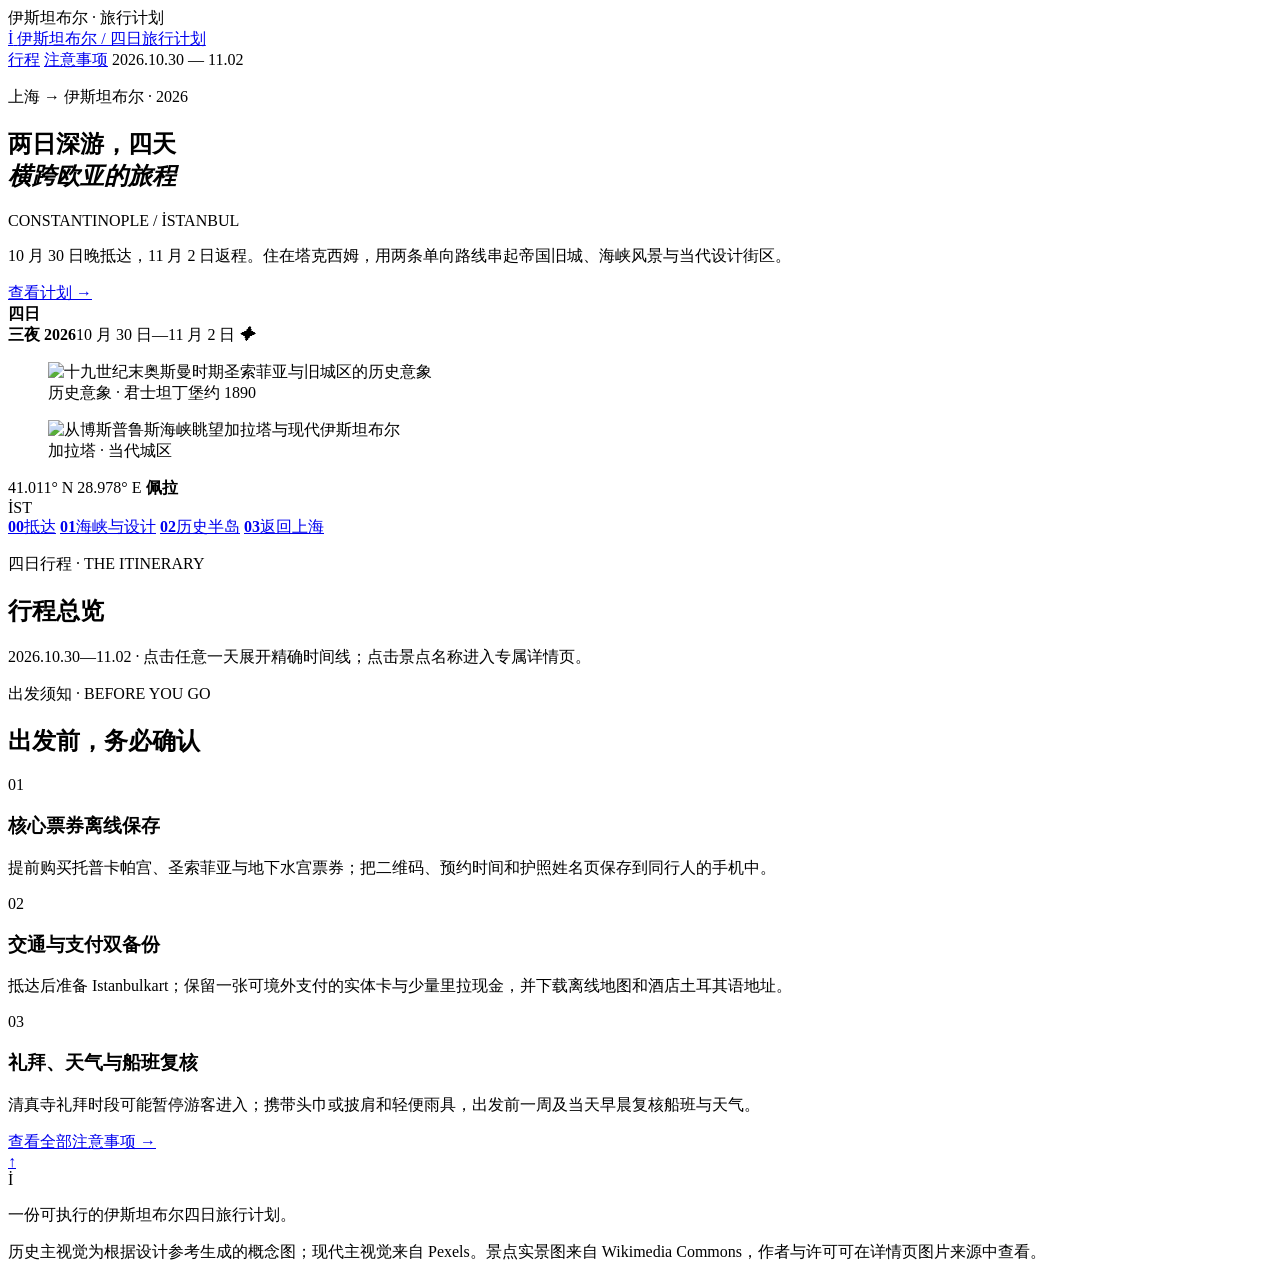
==== index.html @ be32dd0f "更新入住酒店为 Moxy Istanbul Taksim" ====
<!doctype html>
<html lang="zh-CN">
  <head>
    <meta charset="UTF-8" />
    <meta name="viewport" content="width=device-width, initial-scale=1.0" />
    <meta name="description" content="伊斯坦布尔四日旅行计划与景点指南：按天展开，查看景点费用、开放时间、拍照点与注意事项。" />
    <title>İstanbul · 四日旅行计划</title>
    <link rel="icon" href="assets/favicon.svg" type="image/svg+xml" />
    <link rel="preconnect" href="https://fonts.googleapis.com" />
    <link rel="preconnect" href="https://fonts.gstatic.com" crossorigin />
    <link href="https://fonts.googleapis.com/css2?family=DM+Sans:wght@400;500;600&family=Noto+Serif+SC:wght@400;500;600;700&display=swap" rel="stylesheet" />
    <link rel="stylesheet" href="styles.css?v=20260720-19" />
    <script src="data.js?v=20260803-1" defer></script>
    <script src="app.js?v=20260720-12" defer></script>
  </head>
  <body class="home-page" id="top">
    <div class="book-spine" aria-hidden="true">
      <span>伊斯坦布尔 · 旅行计划</span>
      <i></i>
    </div>
    <header class="site-header">
      <a class="brand" href="index.html" aria-label="返回首页">
        <span class="brand-mark">İ</span>
        <span>伊斯坦布尔 / 四日旅行计划</span>
      </a>
      <nav class="top-nav" aria-label="主要导航">
        <a href="#journey">行程</a>
        <a href="notes.html?v=20260721-5">注意事项</a>
        <span class="nav-date">2026.10.30 — 11.02</span>
      </nav>
    </header>

    <main>
      <section class="hero" aria-labelledby="hero-title">
        <div class="hero-copy">
          <p class="eyebrow">上海 → 伊斯坦布尔 · 2026</p>
          <h1 id="hero-title">两日深游，四天<br /><em>横跨欧亚的旅程</em></h1>
          <p class="hero-subtitle">CONSTANTINOPLE / İSTANBUL</p>
          <p class="hero-intro">
            10 月 30 日晚抵达，11 月 2 日返程。住在塔克西姆，用两条单向路线串起帝国旧城、海峡风景与当代设计街区。
          </p>
          <a class="primary-link" href="#journey">
            查看计划
            <span aria-hidden="true">→</span>
          </a>
          <div class="trip-ticket" aria-label="行程日期">
            <strong>四日<br />三夜</strong>
            <span><b>2026</b>10 月 30 日—11 月 2 日</span>
            <i aria-hidden="true">✦</i>
          </div>
        </div>
        <div class="hero-visual">
          <figure class="hero-photo hero-photo-history">
            <img src="assets/images/istanbul-1890-hero-v2.jpg" alt="十九世纪末奥斯曼时期圣索菲亚与旧城区的历史意象" />
            <figcaption>历史意象 · 君士坦丁堡约 1890</figcaption>
          </figure>
          <figure class="hero-photo hero-photo-modern">
            <img src="assets/images/galata-skyline.jpg" alt="从博斯普鲁斯海峡眺望加拉塔与现代伊斯坦布尔" />
            <figcaption>加拉塔 · 当代城区</figcaption>
          </figure>
          <div class="coordinate-stamp" aria-hidden="true">
            <span>41.011° N</span>
            <span>28.978° E</span>
            <b>佩拉</b>
          </div>
          <div class="hero-coin" aria-hidden="true">İST</div>
        </div>
        <nav class="hero-day-strip" aria-label="行程速览">
          <a href="#day-0"><b>00</b><span>抵达</span></a>
          <a href="#day-1"><b>01</b><span>海峡与设计</span></a>
          <a href="#day-2"><b>02</b><span>历史半岛</span></a>
          <a href="#day-3"><b>03</b><span>返回上海</span></a>
        </nav>
      </section>

      <section class="journey-section" id="journey" aria-labelledby="journey-title">
        <div class="section-heading">
          <div>
            <p class="eyebrow">四日行程 · THE ITINERARY</p>
            <h2 id="journey-title">行程总览</h2>
          </div>
          <p>2026.10.30—11.02 · 点击任意一天展开精确时间线；点击景点名称进入专属详情页。</p>
        </div>

        <div class="day-list" id="day-list"></div>
      </section>

      <section class="notes-section" id="notes">
        <div class="notes-title">
          <p class="eyebrow">出发须知 · BEFORE YOU GO</p>
          <h2>出发前，务必确认</h2>
        </div>
        <div class="notes-grid">
          <article>
            <span class="note-number">01</span>
            <h3>核心票券离线保存</h3>
            <p>提前购买托普卡帕宫、圣索菲亚与地下水宫票券；把二维码、预约时间和护照姓名页保存到同行人的手机中。</p>
          </article>
          <article>
            <span class="note-number">02</span>
            <h3>交通与支付双备份</h3>
            <p>抵达后准备 Istanbulkart；保留一张可境外支付的实体卡与少量里拉现金，并下载离线地图和酒店土耳其语地址。</p>
          </article>
          <article>
            <span class="note-number">03</span>
            <h3>礼拜、天气与船班复核</h3>
            <p>清真寺礼拜时段可能暂停游客进入；携带头巾或披肩和轻便雨具，出发前一周及当天早晨复核船班与天气。</p>
          </article>
        </div>
        <a class="notes-more" href="notes.html?v=20260721-5">
          <span>查看全部注意事项</span>
          <span aria-hidden="true">→</span>
        </a>
      </section>
    </main>

    <a class="back-to-top" href="#top" aria-label="返回页面顶部" title="返回顶部">
      <span aria-hidden="true">↑</span>
    </a>

    <footer class="site-footer">
      <div>
        <span class="brand-mark">İ</span>
        <p>一份可执行的伊斯坦布尔四日旅行计划。</p>
      </div>
      <p>历史主视觉为根据设计参考生成的概念图；现代主视觉来自 Pexels。景点实景图来自 Wikimedia Commons，作者与许可可在详情页图片来源中查看。</p>
    </footer>
  </body>
</html>
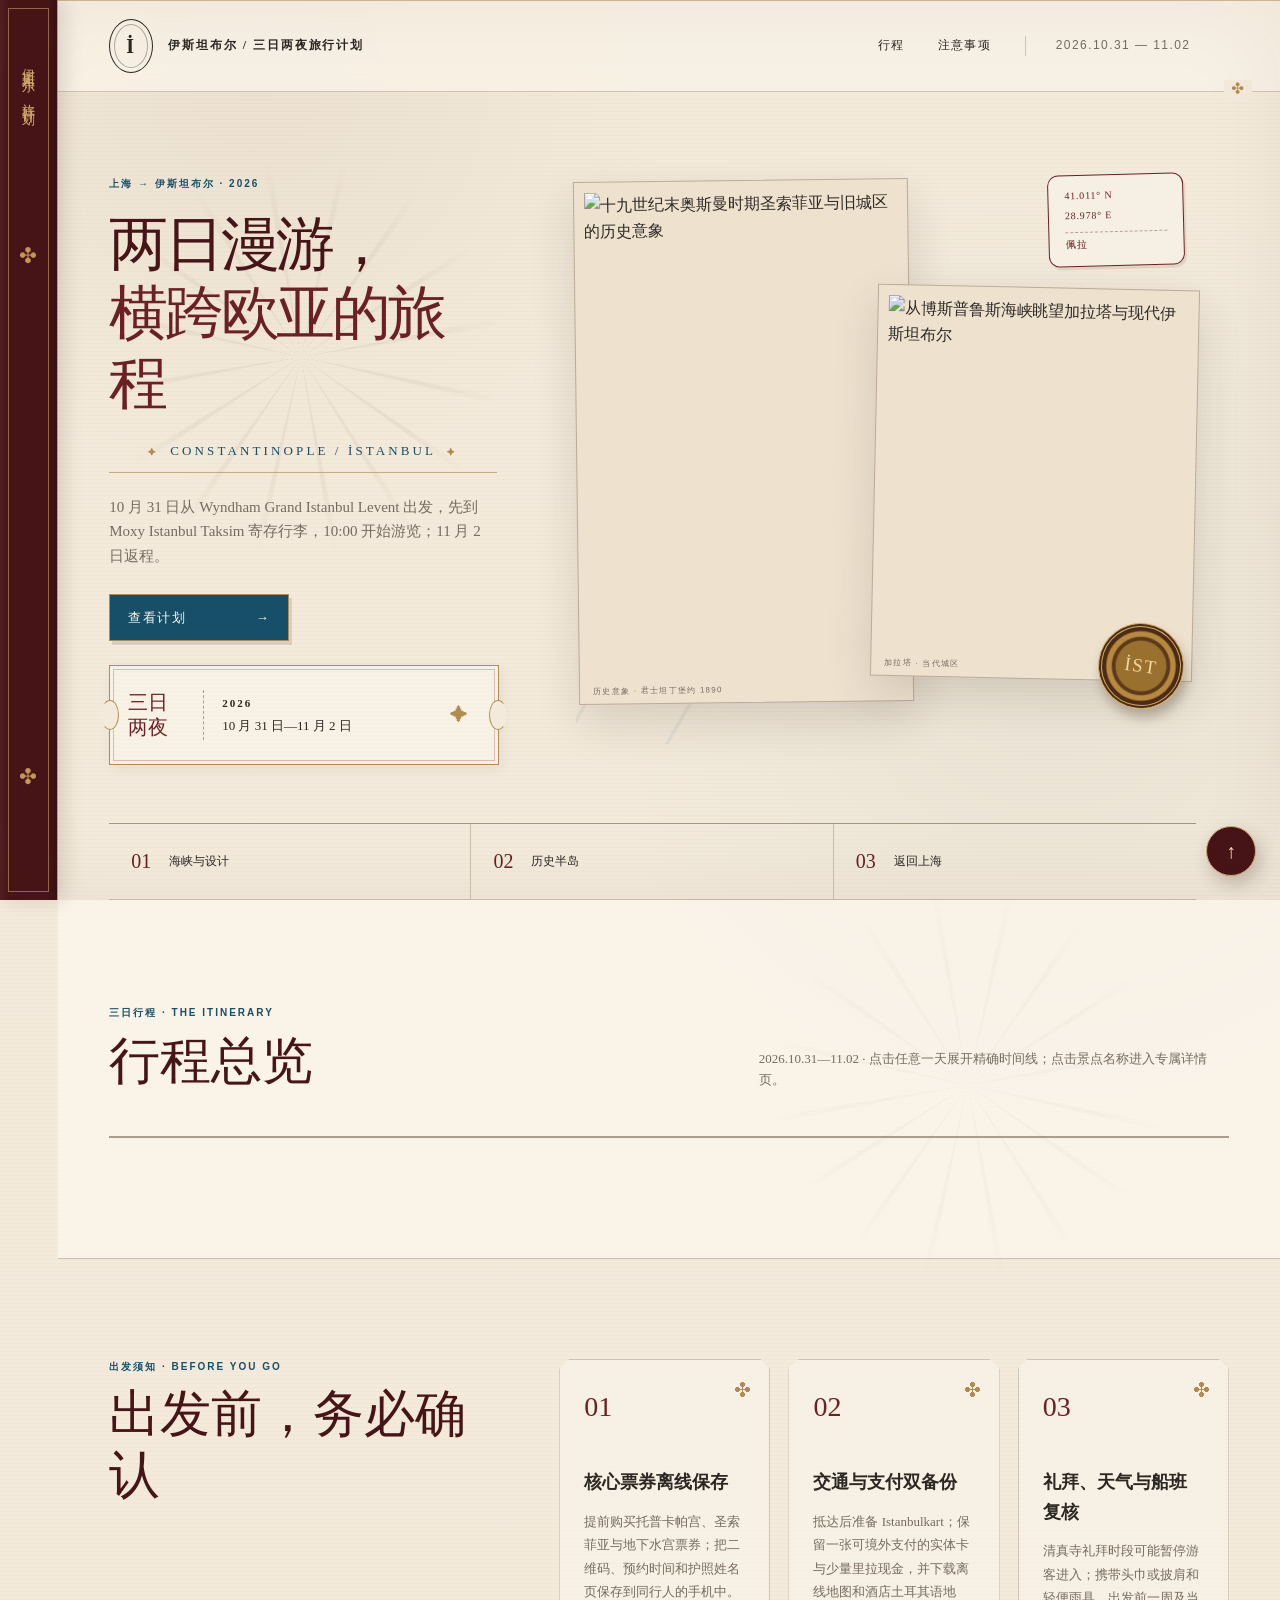
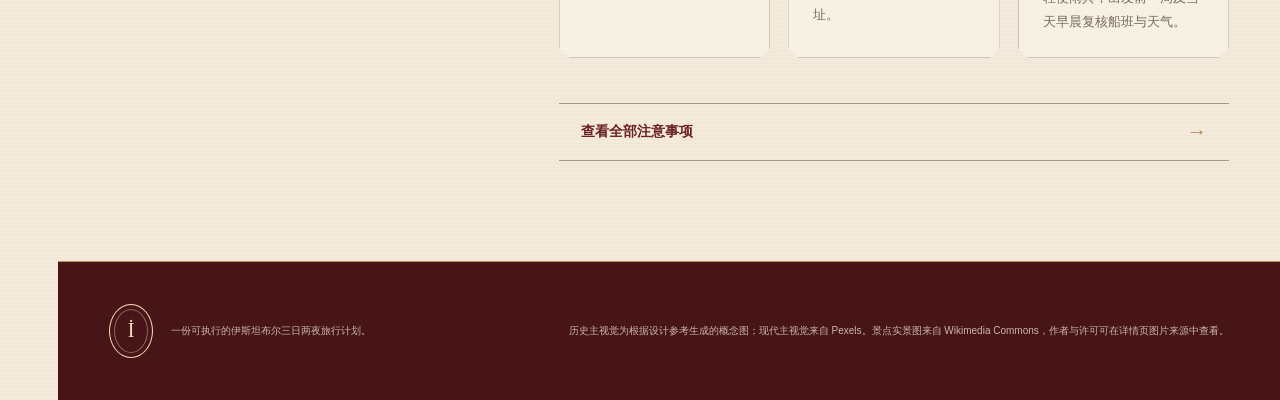
==== commit e77978a3: "更新三日两夜最新行程" ====
--- a/index.html
+++ b/index.html
@@ -3,14 +3,14 @@
   <head>
     <meta charset="UTF-8" />
     <meta name="viewport" content="width=device-width, initial-scale=1.0" />
-    <meta name="description" content="伊斯坦布尔四日旅行计划与景点指南：按天展开，查看景点费用、开放时间、拍照点与注意事项。" />
-    <title>İstanbul · 四日旅行计划</title>
+    <meta name="description" content="伊斯坦布尔三日两夜旅行计划与景点指南：按天展开，查看景点费用、开放时间、拍照点与注意事项。" />
+    <title>İstanbul · 三日两夜旅行计划</title>
     <link rel="icon" href="assets/favicon.svg" type="image/svg+xml" />
     <link rel="preconnect" href="https://fonts.googleapis.com" />
     <link rel="preconnect" href="https://fonts.gstatic.com" crossorigin />
     <link href="https://fonts.googleapis.com/css2?family=DM+Sans:wght@400;500;600&family=Noto+Serif+SC:wght@400;500;600;700&display=swap" rel="stylesheet" />
-    <link rel="stylesheet" href="styles.css?v=20260720-19" />
-    <script src="data.js?v=20260803-1" defer></script>
+    <link rel="stylesheet" href="styles.css?v=20260901-1" />
+    <script src="data.js?v=20260901-1" defer></script>
     <script src="app.js?v=20260720-12" defer></script>
   </head>
   <body class="home-page" id="top">
@@ -21,12 +21,12 @@
     <header class="site-header">
       <a class="brand" href="index.html" aria-label="返回首页">
         <span class="brand-mark">İ</span>
-        <span>伊斯坦布尔 / 四日旅行计划</span>
+        <span>伊斯坦布尔 / 三日两夜旅行计划</span>
       </a>
       <nav class="top-nav" aria-label="主要导航">
         <a href="#journey">行程</a>
-        <a href="notes.html?v=20260721-5">注意事项</a>
-        <span class="nav-date">2026.10.30 — 11.02</span>
+        <a href="notes.html?v=20260901-1">注意事项</a>
+        <span class="nav-date">2026.10.31 — 11.02</span>
       </nav>
     </header>
 
@@ -34,18 +34,18 @@
       <section class="hero" aria-labelledby="hero-title">
         <div class="hero-copy">
           <p class="eyebrow">上海 → 伊斯坦布尔 · 2026</p>
-          <h1 id="hero-title">两日深游，四天<br /><em>横跨欧亚的旅程</em></h1>
+          <h1 id="hero-title">两日漫游，<br /><em>横跨欧亚的旅程</em></h1>
           <p class="hero-subtitle">CONSTANTINOPLE / İSTANBUL</p>
           <p class="hero-intro">
-            10 月 30 日晚抵达，11 月 2 日返程。住在塔克西姆，用两条单向路线串起帝国旧城、海峡风景与当代设计街区。
+            10 月 31 日从 Wyndham Grand Istanbul Levent 出发，先到 Moxy Istanbul Taksim 寄存行李，10:00 开始游览；11 月 2 日返程。
           </p>
           <a class="primary-link" href="#journey">
             查看计划
             <span aria-hidden="true">→</span>
           </a>
           <div class="trip-ticket" aria-label="行程日期">
-            <strong>四日<br />三夜</strong>
-            <span><b>2026</b>10 月 30 日—11 月 2 日</span>
+            <strong>三日<br />两夜</strong>
+            <span><b>2026</b>10 月 31 日—11 月 2 日</span>
             <i aria-hidden="true">✦</i>
           </div>
         </div>
@@ -66,7 +66,6 @@
           <div class="hero-coin" aria-hidden="true">İST</div>
         </div>
         <nav class="hero-day-strip" aria-label="行程速览">
-          <a href="#day-0"><b>00</b><span>抵达</span></a>
           <a href="#day-1"><b>01</b><span>海峡与设计</span></a>
           <a href="#day-2"><b>02</b><span>历史半岛</span></a>
           <a href="#day-3"><b>03</b><span>返回上海</span></a>
@@ -76,10 +75,10 @@
       <section class="journey-section" id="journey" aria-labelledby="journey-title">
         <div class="section-heading">
           <div>
-            <p class="eyebrow">四日行程 · THE ITINERARY</p>
+            <p class="eyebrow">三日行程 · THE ITINERARY</p>
             <h2 id="journey-title">行程总览</h2>
           </div>
-          <p>2026.10.30—11.02 · 点击任意一天展开精确时间线；点击景点名称进入专属详情页。</p>
+          <p>2026.10.31—11.02 · 点击任意一天展开精确时间线；点击景点名称进入专属详情页。</p>
         </div>
 
         <div class="day-list" id="day-list"></div>
@@ -107,7 +106,7 @@
             <p>清真寺礼拜时段可能暂停游客进入；携带头巾或披肩和轻便雨具，出发前一周及当天早晨复核船班与天气。</p>
           </article>
         </div>
-        <a class="notes-more" href="notes.html?v=20260721-5">
+        <a class="notes-more" href="notes.html?v=20260901-1">
           <span>查看全部注意事项</span>
           <span aria-hidden="true">→</span>
         </a>
@@ -121,7 +120,7 @@
     <footer class="site-footer">
       <div>
         <span class="brand-mark">İ</span>
-        <p>一份可执行的伊斯坦布尔四日旅行计划。</p>
+        <p>一份可执行的伊斯坦布尔三日两夜旅行计划。</p>
       </div>
       <p>历史主视觉为根据设计参考生成的概念图；现代主视觉来自 Pexels。景点实景图来自 Wikimedia Commons，作者与许可可在详情页图片来源中查看。</p>
     </footer>
--- a/styles.css
+++ b/styles.css
@@ -0,0 +1,2938 @@
+:root {
+  --ink: #2b2723;
+  --muted: #766b60;
+  --paper: #f3eadb;
+  --paper-light: #fbf6ec;
+  --paper-deep: #e7d8c3;
+  --oxblood: #6b2024;
+  --oxblood-dark: #471417;
+  --blue: #174f68;
+  --blue-soft: #6f8c99;
+  --gold: #b18b4f;
+  --line: rgba(80, 57, 39, .24);
+  --line-strong: rgba(80, 57, 39, .46);
+  --shadow: 0 18px 45px rgba(59, 38, 24, .14);
+  --serif: "Noto Serif SC", "Songti SC", STSong, serif;
+  --sans: "DM Sans", "PingFang SC", "Microsoft YaHei", sans-serif;
+  --spine: 58px;
+}
+
+* { box-sizing: border-box; }
+html { overflow-x: clip; scroll-behavior: smooth; }
+body {
+  margin: 0;
+  padding-left: var(--spine);
+  overflow-x: hidden;
+  color: var(--ink);
+  background:
+    radial-gradient(circle at 20% 4%, rgba(139, 101, 54, .07), transparent 26rem),
+    radial-gradient(circle at 82% 32%, rgba(72, 105, 113, .055), transparent 30rem),
+    repeating-linear-gradient(0deg, rgba(90, 58, 31, .018) 0, rgba(90, 58, 31, .018) 1px, transparent 1px, transparent 4px),
+    var(--paper);
+  font-family: var(--sans);
+  font-size: 16px;
+  line-height: 1.65;
+}
+
+body::after {
+  content: "";
+  position: fixed;
+  inset: 0;
+  z-index: 1000;
+  pointer-events: none;
+  box-shadow: inset 0 0 90px rgba(86, 47, 20, .05);
+}
+
+a { color: inherit; }
+img { display: block; width: 100%; }
+button, input { font: inherit; }
+button { color: inherit; }
+
+.book-spine {
+  position: fixed;
+  inset: 0 auto 0 0;
+  z-index: 100;
+  width: var(--spine);
+  overflow: hidden;
+  border-right: 1px solid #c89b5c;
+  color: #d6ae71;
+  background:
+    linear-gradient(90deg, rgba(255,255,255,.05), transparent 16%, transparent 84%, rgba(0,0,0,.17)),
+    var(--oxblood-dark);
+  box-shadow: 6px 0 18px rgba(53, 22, 17, .13);
+}
+
+.book-spine::before,
+.book-spine::after {
+  content: "✣";
+  position: absolute;
+  left: 50%;
+  color: #c89958;
+  font-size: 17px;
+  transform: translateX(-50%);
+}
+.book-spine::before { top: 27%; }
+.book-spine::after { bottom: 12%; }
+.book-spine span {
+  position: absolute;
+  top: 58px;
+  left: 50%;
+  writing-mode: vertical-rl;
+  letter-spacing: .24em;
+  font-family: var(--serif);
+  font-size: 13px;
+  transform: translateX(-50%);
+}
+.book-spine i {
+  position: absolute;
+  inset: 8px;
+  border: 1px solid rgba(216, 174, 113, .55);
+}
+
+.site-header {
+  position: relative;
+  z-index: 20;
+  min-height: 92px;
+  padding: 0 4vw;
+  display: flex;
+  align-items: center;
+  justify-content: space-between;
+  border-top: 1px solid rgba(177, 139, 79, .55);
+  border-bottom: 1px solid var(--line);
+  background: rgba(248, 241, 229, .9);
+  backdrop-filter: blur(12px);
+}
+
+.site-header::after {
+  content: "✣";
+  position: absolute;
+  right: 2.2vw;
+  bottom: -9px;
+  padding: 0 8px;
+  color: var(--gold);
+  background: var(--paper);
+  font-size: 12px;
+}
+
+.brand {
+  display: inline-flex;
+  align-items: center;
+  gap: 15px;
+  text-decoration: none;
+  font-family: var(--serif);
+  font-size: 12px;
+  font-weight: 600;
+  letter-spacing: .16em;
+}
+
+.brand-mark {
+  position: relative;
+  width: 44px;
+  height: 54px;
+  display: inline-grid;
+  flex: 0 0 auto;
+  place-items: center;
+  border: 1px solid var(--ink);
+  border-radius: 50%;
+  font-family: Georgia, serif;
+  font-size: 20px;
+}
+.brand-mark::after {
+  content: "";
+  position: absolute;
+  inset: 4px;
+  border: 1px solid rgba(43, 39, 35, .35);
+  border-radius: 50%;
+}
+
+.top-nav {
+  padding-right: 3vw;
+  display: flex;
+  align-items: center;
+  gap: 34px;
+  font-size: 12px;
+}
+.top-nav a {
+  position: relative;
+  text-decoration: none;
+  letter-spacing: .1em;
+}
+.top-nav a::after {
+  content: "";
+  position: absolute;
+  left: 50%;
+  right: 50%;
+  bottom: -9px;
+  height: 1px;
+  background: var(--oxblood);
+  transition: left .25s ease, right .25s ease;
+}
+.top-nav a:hover { color: var(--oxblood); }
+.top-nav a:hover::after { left: 0; right: 0; }
+.nav-date {
+  padding-left: 30px;
+  border-left: 1px solid var(--line);
+  color: var(--muted);
+  letter-spacing: .12em;
+}
+
+.eyebrow {
+  margin: 0 0 17px;
+  color: var(--blue);
+  font-size: 10px;
+  font-weight: 600;
+  letter-spacing: .2em;
+}
+
+.hero {
+  position: relative;
+  min-height: calc(100svh - 92px);
+  padding: clamp(52px, 6vw, 92px) 4vw 0;
+  display: grid;
+  grid-template-columns: minmax(390px, .84fr) minmax(620px, 1.16fr);
+  grid-template-rows: 1fr auto;
+  grid-template-areas:
+    "copy visual"
+    "strip strip";
+  gap: 50px clamp(45px, 6vw, 100px);
+  overflow: hidden;
+}
+
+.hero::before,
+.detail-title::before,
+.section-heading::before {
+  content: "";
+  position: absolute;
+  width: 410px;
+  height: 410px;
+  pointer-events: none;
+  opacity: .18;
+  background:
+    repeating-conic-gradient(from 22.5deg, transparent 0 11deg, rgba(105, 72, 42, .32) 12deg 13deg, transparent 14deg 22.5deg);
+  border-radius: 50%;
+  mask-image: radial-gradient(circle, #000 0 44%, transparent 70%);
+}
+.hero::before { left: 3vw; top: 60px; }
+
+.hero-copy {
+  position: relative;
+  z-index: 4;
+  grid-area: copy;
+  align-self: center;
+  max-width: 660px;
+}
+.hero h1,
+.section-heading h2,
+.notes-title h2,
+.detail-title h1,
+.content-block h2,
+.aside-card h2,
+.next-stop h2,
+.not-found h1 {
+  font-family: var(--serif);
+  font-weight: 500;
+  line-height: 1.18;
+}
+.hero h1 {
+  margin: 0;
+  color: var(--oxblood-dark);
+  font-size: clamp(46px, 4.8vw, 76px);
+  letter-spacing: -.055em;
+}
+.hero h1 em {
+  color: var(--oxblood);
+  font-style: normal;
+}
+.hero-subtitle {
+  width: fit-content;
+  margin: 22px 0 0;
+  padding: 0 28px 10px;
+  border-bottom: 1px solid rgba(177, 139, 79, .65);
+  color: var(--blue);
+  font-family: Georgia, serif;
+  font-size: 13px;
+  letter-spacing: .24em;
+}
+.hero-subtitle::before,
+.hero-subtitle::after { content: "✦"; margin: 0 11px; color: var(--gold); font-size: 8px; }
+.hero-intro {
+  max-width: 580px;
+  margin: 22px 0 25px;
+  color: var(--muted);
+  font-family: var(--serif);
+  font-size: 15px;
+}
+
+.primary-link {
+  display: inline-flex;
+  align-items: center;
+  justify-content: space-between;
+  gap: 34px;
+  min-width: 180px;
+  padding: 12px 18px;
+  border: 1px solid var(--gold);
+  outline: 1px solid rgba(23, 79, 104, .55);
+  outline-offset: -4px;
+  background: var(--blue);
+  color: var(--paper-light);
+  text-decoration: none;
+  font-family: var(--serif);
+  font-size: 13px;
+  letter-spacing: .12em;
+  box-shadow: 3px 4px 0 rgba(71, 20, 23, .13);
+  transition: transform .2s ease, background .2s ease;
+}
+.primary-link:hover {
+  background: var(--oxblood);
+  transform: translateY(-2px);
+}
+
+.trip-ticket {
+  position: relative;
+  width: min(410px, 100%);
+  min-height: 100px;
+  margin-top: 24px;
+  padding: 14px 18px;
+  display: grid;
+  grid-template-columns: 76px 1fr 30px;
+  align-items: center;
+  border: 1px solid var(--gold);
+  outline: 1px solid rgba(107, 32, 36, .25);
+  outline-offset: -5px;
+  background: rgba(251, 246, 236, .58);
+  box-shadow: 3px 4px 12px rgba(75, 45, 25, .07);
+}
+.trip-ticket::before,
+.trip-ticket::after {
+  content: "";
+  position: absolute;
+  top: 50%;
+  width: 16px;
+  height: 28px;
+  background: var(--paper);
+  border: 1px solid var(--gold);
+  border-radius: 50%;
+  transform: translateY(-50%);
+}
+.trip-ticket::before { left: -9px; border-left-color: transparent; }
+.trip-ticket::after { right: -9px; border-right-color: transparent; }
+.trip-ticket strong {
+  padding-right: 15px;
+  border-right: 1px dashed var(--line-strong);
+  color: var(--oxblood);
+  font-family: var(--serif);
+  font-size: 20px;
+  font-weight: 500;
+  line-height: 1.25;
+}
+.trip-ticket span {
+  padding-left: 18px;
+  display: grid;
+  color: var(--ink);
+  font-family: var(--serif);
+  font-size: 13px;
+}
+.trip-ticket span b {
+  margin-bottom: 3px;
+  font-family: Georgia, serif;
+  font-size: 11px;
+  letter-spacing: .18em;
+}
+.trip-ticket i { color: var(--gold); font-style: normal; font-size: 18px; }
+
+.hero-visual {
+  position: relative;
+  z-index: 2;
+  grid-area: visual;
+  align-self: center;
+  height: min(66vh, 680px);
+  min-height: 540px;
+}
+.hero-visual::before {
+  content: "";
+  position: absolute;
+  inset: auto 4% 4% 0;
+  height: 44%;
+  opacity: .4;
+  background:
+    linear-gradient(120deg, transparent 0 18%, rgba(23,79,104,.18) 18.2% 18.5%, transparent 18.8% 32%, rgba(23,79,104,.16) 32.2% 32.5%, transparent 32.8%),
+    radial-gradient(circle at 22% 56%, rgba(23,79,104,.22) 0 2px, transparent 3px),
+    radial-gradient(circle at 67% 48%, rgba(23,79,104,.22) 0 2px, transparent 3px);
+}
+.hero-photo {
+  position: absolute;
+  margin: 0;
+  padding: 10px 10px 28px;
+  border: 1px solid rgba(91, 65, 42, .34);
+  background: #eee2cf;
+  box-shadow: var(--shadow);
+}
+.hero-photo img { height: 100%; object-fit: cover; }
+.hero-photo figcaption {
+  position: absolute;
+  left: 13px;
+  bottom: 6px;
+  color: var(--muted);
+  font-size: 8px;
+  letter-spacing: .16em;
+}
+.hero-photo-history {
+  inset: 1% auto 5% 0;
+  width: 54%;
+  height: 88%;
+  transform: rotate(-.7deg);
+}
+.hero-photo-history img {
+  object-position: center center;
+  filter: sepia(.13) contrast(.98) brightness(1.01);
+}
+.hero-photo-modern {
+  z-index: 2;
+  top: 19%;
+  right: 0;
+  width: 52%;
+  height: 66%;
+  transform: rotate(1.2deg);
+}
+.hero-photo-modern img { filter: saturate(.78) contrast(.96); }
+.coordinate-stamp {
+  position: absolute;
+  z-index: 4;
+  top: 0;
+  right: 2%;
+  width: 136px;
+  padding: 12px 16px;
+  display: grid;
+  gap: 3px;
+  border: 1px solid var(--oxblood);
+  border-radius: 11px;
+  background: rgba(248, 241, 229, .88);
+  color: var(--oxblood);
+  font-family: Georgia, serif;
+  font-size: 10px;
+  letter-spacing: .08em;
+  box-shadow: 2px 3px 0 rgba(107, 32, 36, .1);
+  transform: rotate(-1.5deg);
+}
+.coordinate-stamp b {
+  margin-top: 5px;
+  padding-top: 4px;
+  border-top: 1px dashed rgba(107, 32, 36, .4);
+  font-family: var(--serif);
+  font-weight: 500;
+}
+.hero-coin {
+  position: absolute;
+  z-index: 5;
+  right: 2%;
+  bottom: 10%;
+  width: 86px;
+  height: 86px;
+  display: grid;
+  place-items: center;
+  border: 4px double #d0aa62;
+  border-radius: 50%;
+  background:
+    radial-gradient(circle, #9a702f 0 45%, #5b391a 47% 52%, #b6893e 54% 62%, #4c2b16 64%);
+  color: #f0d59d;
+  font-family: Georgia, serif;
+  font-size: 19px;
+  letter-spacing: .08em;
+  box-shadow: 4px 8px 12px rgba(55, 31, 15, .28);
+  transform: rotate(8deg);
+}
+
+.hero-day-strip {
+  position: relative;
+  z-index: 4;
+  grid-area: strip;
+  display: grid;
+  grid-template-columns: repeat(3, 1fr);
+  border-top: 1px solid var(--line-strong);
+  border-bottom: 1px solid var(--line);
+}
+.hero-day-strip a {
+  min-height: 75px;
+  padding: 14px 22px;
+  display: flex;
+  align-items: center;
+  gap: 18px;
+  border-right: 1px solid var(--line);
+  text-decoration: none;
+  transition: background .2s ease;
+}
+.hero-day-strip a:last-child { border-right: 0; }
+.hero-day-strip a:hover { background: rgba(107, 32, 36, .055); }
+.hero-day-strip b {
+  color: var(--oxblood);
+  font-family: Georgia, serif;
+  font-size: 20px;
+  font-weight: 400;
+}
+.hero-day-strip span { font-family: var(--serif); font-size: 12px; }
+
+.journey-section {
+  position: relative;
+  padding: 105px 4vw 120px;
+  background: rgba(251, 246, 236, .75);
+}
+.section-heading {
+  position: relative;
+  display: grid;
+  grid-template-columns: 1fr 1fr;
+  gap: 40px;
+  align-items: end;
+  margin-bottom: 45px;
+}
+.section-heading::before { right: 5%; top: -125px; opacity: .08; }
+.section-heading > * { position: relative; z-index: 1; }
+.section-heading .eyebrow,
+.notes-title .eyebrow { margin-bottom: 9px; }
+.section-heading h2,
+.notes-title h2 {
+  margin: 0;
+  color: var(--oxblood-dark);
+  font-size: clamp(38px, 4vw, 58px);
+}
+.section-heading > p {
+  justify-self: end;
+  max-width: 470px;
+  margin: 0;
+  color: var(--muted);
+  font-family: var(--serif);
+  font-size: 13px;
+}
+
+.day-list { border-top: 2px double var(--line-strong); }
+.day-card {
+  --accent: var(--oxblood);
+  position: relative;
+  scroll-margin-top: 20px;
+  border-bottom: 1px solid var(--line);
+}
+.day-blue { --accent: var(--blue); }
+.day-gold { --accent: #98702d; }
+.day-sage { --accent: #5e705e; }
+.day-summary {
+  width: 100%;
+  padding: 22px 8px;
+  display: grid;
+  grid-template-columns: 130px minmax(0, 1fr) 170px 34px;
+  gap: 28px;
+  align-items: center;
+  border: 0;
+  background: transparent;
+  text-align: left;
+  cursor: pointer;
+}
+.day-summary:hover { background: rgba(107, 32, 36, .025); }
+.day-summary:hover .day-main h3 { color: var(--accent); }
+.day-index {
+  padding-right: 22px;
+  border-right: 1px solid var(--line);
+}
+.day-index span {
+  display: block;
+  color: var(--accent);
+  font-family: Georgia, serif;
+  font-size: 38px;
+  line-height: 1;
+}
+.day-index small {
+  display: block;
+  margin-top: 8px;
+  color: var(--muted);
+  font-size: 8px;
+  letter-spacing: .12em;
+}
+.day-main > p {
+  margin: 0 0 4px;
+  color: var(--blue);
+  font-size: 9px;
+  font-weight: 600;
+  letter-spacing: .1em;
+  text-transform: uppercase;
+}
+.day-main h3 {
+  margin: 0 0 4px;
+  font-family: var(--serif);
+  font-size: clamp(20px, 2.1vw, 29px);
+  font-weight: 500;
+  transition: color .2s ease;
+}
+.day-description { color: var(--muted); font-family: var(--serif); font-size: 12px; }
+.day-image {
+  width: 170px;
+  height: 82px;
+  padding: 5px 5px 12px;
+  overflow: hidden;
+  border: 1px solid var(--line);
+  background: var(--paper-deep);
+  transform: rotate(-.7deg);
+}
+.day-image img {
+  height: 100%;
+  object-fit: cover;
+  filter: grayscale(.55) sepia(.25) saturate(.7);
+  transition: transform .35s ease;
+}
+.day-summary:hover .day-image img { transform: scale(1.05); }
+.expand-icon {
+  position: relative;
+  width: 25px;
+  height: 25px;
+  justify-self: end;
+  border: 1px solid var(--accent);
+  border-radius: 50%;
+}
+.expand-icon::before,
+.expand-icon::after {
+  content: "";
+  position: absolute;
+  background: var(--accent);
+}
+.expand-icon::before { width: 11px; height: 1px; left: 6px; top: 11px; }
+.expand-icon::after { width: 1px; height: 11px; left: 11px; top: 6px; transition: transform .25s ease; }
+.day-summary[aria-expanded="true"] .expand-icon::after { transform: rotate(90deg); }
+
+.day-content {
+  padding: 12px 42px 42px 158px;
+  background:
+    linear-gradient(90deg, rgba(23,79,104,.05), transparent 38%),
+    rgba(255,255,255,.16);
+}
+.day-content[hidden] { display: none; }
+.timeline {
+  position: relative;
+  margin: 0;
+  padding: 0;
+  display: grid;
+  grid-template-columns: repeat(2, minmax(0, 1fr));
+  column-gap: clamp(42px, 5vw, 80px);
+  align-items: start;
+}
+.timeline-column {
+  position: relative;
+  min-width: 0;
+  margin: 0;
+  padding: 0;
+  list-style: none;
+}
+.timeline-column::before {
+  content: "";
+  position: absolute;
+  left: 13px;
+  top: 15px;
+  bottom: 29px;
+  width: 1px;
+  background: linear-gradient(var(--gold), rgba(177, 139, 79, .2));
+}
+.timeline-item {
+  position: relative;
+  min-width: 0;
+  min-height: 78px;
+  padding: 11px 0 26px 46px;
+  display: grid;
+  grid-template-columns: 72px minmax(0, 1fr);
+  gap: 14px;
+  align-items: start;
+}
+.check-wrap { position: absolute; z-index: 2; left: 0; top: 10px; cursor: pointer; }
+.check-wrap input { position: absolute; opacity: 0; pointer-events: none; }
+.check-wrap span {
+  width: 27px;
+  height: 27px;
+  display: grid;
+  place-items: center;
+  border: 1px solid var(--gold);
+  border-radius: 50%;
+  background: var(--paper-light);
+  color: var(--blue);
+}
+.timeline-marker svg {
+  width: 14px;
+  height: 14px;
+  overflow: visible;
+  fill: none;
+  stroke: currentColor;
+  stroke-width: 1.6;
+  stroke-linecap: round;
+  stroke-linejoin: round;
+}
+.marker-attraction { color: var(--oxblood) !important; }
+.marker-food { color: #99522f !important; }
+.marker-leisure { color: #9a742f !important; }
+.marker-plane,
+.marker-car,
+.marker-rail,
+.marker-boat,
+.marker-walk { color: var(--blue) !important; }
+.marker-stay { color: #5e705e !important; }
+.marker-note { color: var(--oxblood) !important; }
+.check-wrap input:focus-visible + span { outline: 2px solid var(--blue); outline-offset: 2px; }
+.check-wrap input:checked + span { border-color: var(--oxblood); background: var(--oxblood); color: white; }
+.check-wrap input:checked + .timeline-marker { color: white !important; }
+.timeline-item time {
+  padding-top: 3px;
+  color: var(--blue);
+  font-family: Georgia, serif;
+  font-size: 12px;
+  font-weight: 600;
+  letter-spacing: .05em;
+}
+.timeline-item p {
+  margin: 5px 0 0;
+  color: var(--muted);
+  font-family: var(--serif);
+  font-size: 13px;
+  line-height: 1.65;
+}
+.plain-title,
+.attraction-link { font-family: var(--serif); font-size: 15.5px; font-weight: 600; }
+.attraction-link {
+  display: inline-flex;
+  align-items: center;
+  gap: 8px;
+  border-bottom: 1px solid transparent;
+  text-decoration: none;
+}
+.attraction-link span { color: var(--accent); font-family: var(--sans); font-size: 9px; }
+.attraction-link:hover { border-color: var(--accent); color: var(--accent); }
+.timeline-item.completed { opacity: .42; }
+.timeline-item.completed .plain-title,
+.timeline-item.completed .attraction-link { text-decoration: line-through; }
+.timeline-item.optional {
+  opacity: .4;
+  filter: saturate(.45);
+}
+.timeline-item.optional time {
+  visibility: hidden;
+}
+.timeline-item.optional .timeline-marker {
+  border-style: dashed;
+}
+
+.notes-section {
+  position: relative;
+  padding: 100px 4vw;
+  display: grid;
+  grid-template-columns: .7fr 1.3fr;
+  column-gap: 7vw;
+  row-gap: 3.5vw;
+  border-top: 1px solid var(--line);
+}
+.notes-grid { display: grid; grid-template-columns: repeat(3, 1fr); gap: 18px; }
+.notes-grid article {
+  position: relative;
+  min-height: 260px;
+  padding: 24px;
+  border: 1px solid var(--line);
+  background: rgba(251, 246, 236, .54);
+  clip-path: polygon(10px 0, calc(100% - 10px) 0, 100% 10px, 100% calc(100% - 10px), calc(100% - 10px) 100%, 10px 100%, 0 calc(100% - 10px), 0 10px);
+}
+.notes-grid article::after {
+  content: "✣";
+  position: absolute;
+  right: 18px;
+  top: 18px;
+  color: var(--gold);
+}
+.note-number { color: var(--oxblood); font-family: Georgia, serif; font-size: 28px; }
+.notes-grid h3 { margin: 38px 0 12px; font-family: var(--serif); font-size: 18px; }
+.notes-grid p { margin: 0; color: var(--muted); font-family: var(--serif); font-size: 13px; line-height: 1.8; }
+.notes-more {
+  grid-column: 2;
+  min-height: 58px;
+  padding: 0 22px;
+  display: flex;
+  align-items: center;
+  justify-content: space-between;
+  border-top: 1px solid var(--line-strong);
+  border-bottom: 1px solid var(--line-strong);
+  color: var(--oxblood);
+  text-decoration: none;
+  font-family: var(--serif);
+  font-size: 14px;
+  font-weight: 600;
+  transition: color .2s ease, padding .2s ease;
+}
+.notes-more span:last-child { color: var(--gold); font-family: Georgia, serif; font-size: 20px; }
+.notes-more:hover { padding-left: 28px; color: var(--blue); }
+
+/* Detailed travel notes */
+
+.icon-sprite {
+  position: absolute;
+  width: 0;
+  height: 0;
+  overflow: hidden;
+  pointer-events: none;
+}
+.notes-page-seal svg,
+.notes-toc svg,
+.notes-chapter h2 svg {
+  fill: none;
+  stroke: currentColor;
+  stroke-width: 1.7;
+  stroke-linecap: round;
+  stroke-linejoin: round;
+}
+.notes-hero {
+  position: relative;
+  min-height: 520px;
+  padding: clamp(75px, 8vw, 125px) 8vw clamp(65px, 7vw, 105px);
+  display: grid;
+  grid-template-columns: minmax(0, 1.15fr) minmax(300px, .55fr);
+  gap: 8vw;
+  align-items: end;
+  overflow: hidden;
+  border-bottom: 1px solid var(--line);
+}
+.notes-hero::before {
+  content: "";
+  position: absolute;
+  right: 5%;
+  top: -160px;
+  width: 520px;
+  height: 520px;
+  pointer-events: none;
+  opacity: .12;
+  background:
+    repeating-conic-gradient(from 22.5deg, transparent 0 11deg, rgba(105, 72, 42, .32) 12deg 13deg, transparent 14deg 22.5deg);
+  border-radius: 50%;
+  mask-image: radial-gradient(circle, #000 0 44%, transparent 70%);
+}
+.notes-hero-copy,
+.notes-hero-summary { position: relative; z-index: 1; }
+.notes-hero h1 {
+  max-width: 780px;
+  margin: 0;
+  color: var(--oxblood-dark);
+  font-family: var(--serif);
+  font-size: clamp(50px, 6vw, 88px);
+  font-weight: 500;
+  letter-spacing: -.07em;
+  line-height: 1.2;
+}
+.notes-hero-copy > p:last-child {
+  max-width: 720px;
+  margin: 25px 0 0;
+  color: var(--muted);
+  font-family: var(--serif);
+  font-size: 15px;
+  line-height: 1.9;
+}
+.notes-hero-summary {
+  padding: 30px 0 8px 38px;
+  border-left: 1px solid var(--line-strong);
+}
+.notes-page-seal {
+  width: 94px;
+  height: 94px;
+  margin-bottom: 28px;
+  display: grid;
+  place-items: center;
+  align-content: center;
+  border: 5px double #d0aa70;
+  border-radius: 50%;
+  background: var(--oxblood);
+  color: #f3dfb8;
+  box-shadow: 4px 7px 14px rgba(62, 18, 20, .2);
+  transform: rotate(4deg);
+}
+.notes-page-seal svg {
+  width: 43px;
+  height: 43px;
+}
+.notes-page-seal span { font-family: Georgia, serif; font-size: 34px; line-height: 1; }
+.notes-page-seal small { margin-top: 6px; font-size: 8px; letter-spacing: .15em; }
+.notes-hero-summary strong { display: block; font-family: var(--serif); font-size: 18px; }
+.notes-hero-summary p { margin: 10px 0 0; color: var(--muted); font-family: var(--serif); font-size: 12px; line-height: 1.8; }
+
+.notes-priority,
+.notes-guide,
+.notes-final-check {
+  padding: 90px 4vw;
+}
+.notes-priority {
+  border-bottom: 1px solid var(--line);
+  background: rgba(251, 246, 236, .42);
+}
+.notes-section-heading {
+  margin-bottom: 38px;
+  display: grid;
+  grid-template-columns: minmax(0, 1fr) minmax(280px, .55fr);
+  align-items: end;
+  gap: 50px;
+}
+.notes-section-heading h2 {
+  margin: 0;
+  color: var(--oxblood-dark);
+  font-family: var(--serif);
+  font-size: clamp(36px, 4vw, 58px);
+  font-weight: 500;
+  letter-spacing: -.05em;
+}
+.notes-section-heading > p {
+  max-width: 540px;
+  margin: 0;
+  justify-self: end;
+  color: var(--muted);
+  font-family: var(--serif);
+  font-size: 12px;
+  line-height: 1.85;
+}
+.notes-priority-grid {
+  display: grid;
+  grid-template-columns: repeat(3, minmax(0, 1fr));
+  gap: 18px;
+}
+.notes-priority-grid article {
+  position: relative;
+  min-height: 250px;
+  padding: 27px;
+  border: 1px solid var(--line);
+  background: rgba(251, 246, 236, .63);
+  clip-path: polygon(10px 0, calc(100% - 10px) 0, 100% 10px, 100% calc(100% - 10px), calc(100% - 10px) 100%, 10px 100%, 0 calc(100% - 10px), 0 10px);
+}
+.notes-priority-grid article::after {
+  content: "✣";
+  position: absolute;
+  right: 20px;
+  top: 20px;
+  color: var(--gold);
+}
+.notes-priority-grid article > div {
+  display: flex;
+  align-items: center;
+  gap: 14px;
+  color: var(--oxblood);
+}
+.notes-priority-grid article > div span { font-family: Georgia, serif; font-size: 27px; }
+.notes-priority-grid article > div small { font-size: 9px; letter-spacing: .1em; }
+.notes-priority-grid h3 {
+  margin: 42px 0 12px;
+  font-family: var(--serif);
+  font-size: 19px;
+}
+.notes-priority-grid p {
+  margin: 0;
+  color: var(--muted);
+  font-family: var(--serif);
+  font-size: 13px;
+  line-height: 1.8;
+}
+
+.notes-guide {
+  background: rgba(243, 234, 219, .28);
+}
+.notes-guide-layout {
+  display: grid;
+  grid-template-columns: minmax(270px, .34fr) minmax(0, 1fr);
+  gap: 5vw;
+  align-items: start;
+}
+.notes-toc {
+  position: sticky;
+  top: 24px;
+  border-top: 1px solid var(--line-strong);
+}
+.notes-toc a {
+  min-height: 56px;
+  padding: 0 7px;
+  display: grid;
+  grid-template-columns: 32px 28px minmax(0, 1fr);
+  align-items: center;
+  gap: 10px;
+  border-bottom: 1px solid var(--line);
+  color: var(--muted);
+  text-decoration: none;
+  font-family: var(--serif);
+  font-size: 12px;
+  transition: color .2s ease, padding .2s ease, background .2s ease;
+}
+.notes-toc a:hover {
+  padding-left: 12px;
+  color: var(--oxblood);
+  background: rgba(251, 246, 236, .52);
+}
+.notes-toc span { color: var(--oxblood); font-family: Georgia, serif; font-size: 13px; }
+.notes-toc svg {
+  width: 22px;
+  height: 22px;
+  color: var(--gold);
+}
+.notes-toc b { font-weight: 500; }
+.notes-chapters { min-width: 0; }
+.notes-chapter {
+  scroll-margin-top: 24px;
+  margin-bottom: 72px;
+  border-top: 1px solid var(--line-strong);
+}
+.notes-chapter:last-child { margin-bottom: 0; }
+.notes-chapter > header {
+  min-height: 110px;
+  padding: 25px 10px;
+  display: grid;
+  grid-template-columns: 64px minmax(0, 1fr);
+  gap: 22px;
+  align-items: center;
+  border-bottom: 1px solid var(--line);
+}
+.notes-chapter > header > span {
+  color: var(--oxblood);
+  font-family: Georgia, serif;
+  font-size: 34px;
+}
+.notes-chapter > header p {
+  margin: 0 0 4px;
+  color: var(--blue);
+  font-size: 9px;
+  font-weight: 600;
+  letter-spacing: .18em;
+}
+.notes-chapter > header h2 {
+  margin: 0;
+  display: flex;
+  align-items: center;
+  gap: 11px;
+  font-family: var(--serif);
+  font-size: 28px;
+  font-weight: 500;
+}
+.notes-chapter > header h2 svg {
+  width: 27px;
+  height: 27px;
+  flex: 0 0 auto;
+  color: var(--gold);
+}
+.notes-chapter > article {
+  padding: 27px 10px;
+  display: grid;
+  grid-template-columns: minmax(0, 1fr) minmax(210px, .42fr);
+  gap: 35px;
+  border-bottom: 1px solid var(--line);
+}
+.notes-chapter h3 {
+  margin: 0 0 9px;
+  font-family: var(--serif);
+  font-size: 16px;
+}
+.notes-chapter article p {
+  margin: 0;
+  color: var(--muted);
+  font-family: var(--serif);
+  font-size: 12.5px;
+  line-height: 1.85;
+}
+.notes-inline-links {
+  margin-top: 12px;
+  display: flex;
+  flex-wrap: wrap;
+  gap: 7px 18px;
+}
+.notes-inline-links a {
+  color: var(--blue);
+  font-family: var(--sans);
+  font-size: 10px;
+  font-weight: 600;
+  line-height: 1.5;
+  text-decoration: none;
+}
+.notes-inline-links a:hover { color: var(--oxblood); }
+.attraction-app-list article > span {
+  display: block;
+  color: var(--oxblood);
+  font-size: 8px;
+  font-weight: 600;
+  letter-spacing: .1em;
+  line-height: 1.5;
+}
+.app-store-links {
+  margin-top: 11px;
+  display: flex;
+  flex-wrap: wrap;
+  gap: 7px 15px;
+}
+.app-store-links a {
+  color: var(--blue);
+  font-size: 9px;
+  font-weight: 600;
+  line-height: 1.5;
+  text-decoration: none;
+}
+.app-store-links a:hover { color: var(--oxblood); }
+.notes-chapter aside {
+  padding-left: 24px;
+  align-self: center;
+  border-left: 1px solid var(--line);
+}
+.notes-chapter aside strong {
+  display: block;
+  color: var(--blue);
+  font-family: var(--serif);
+  font-size: 12px;
+}
+.notes-chapter aside span {
+  display: block;
+  margin-top: 5px;
+  color: var(--muted);
+  font-family: var(--serif);
+  font-size: 10px;
+  line-height: 1.65;
+}
+
+.notes-toolkit {
+  padding: 95px 4vw;
+  border-top: 1px solid var(--line);
+  background: rgba(251, 246, 236, .58);
+}
+.official-links {
+  display: grid;
+  grid-template-columns: repeat(3, minmax(0, 1fr));
+  gap: 16px;
+}
+.official-links > a {
+  min-height: 235px;
+  padding: 26px;
+  display: flex;
+  flex-direction: column;
+  border: 1px solid var(--line);
+  background: rgba(243, 234, 219, .5);
+  color: inherit;
+  text-decoration: none;
+  transition: border-color .2s ease, background .2s ease, transform .2s ease;
+}
+.official-links > a:hover {
+  border-color: var(--gold);
+  background: rgba(251, 246, 236, .88);
+  transform: translateY(-3px);
+}
+.official-links span {
+  color: var(--oxblood);
+  font-size: 9px;
+  font-weight: 600;
+  letter-spacing: .11em;
+}
+.official-links strong {
+  display: block;
+  margin-top: 30px;
+  font-family: var(--serif);
+  font-size: 17px;
+  line-height: 1.55;
+}
+.official-links p {
+  margin: 10px 0 23px;
+  color: var(--muted);
+  font-family: var(--serif);
+  font-size: 11.5px;
+  line-height: 1.75;
+}
+.official-links small {
+  margin-top: auto;
+  color: var(--blue);
+  font-size: 9px;
+  font-weight: 600;
+}
+.emergency-board {
+  margin-top: 70px;
+  display: grid;
+  grid-template-columns: minmax(300px, .45fr) minmax(0, 1fr);
+  border: 1px solid #a77842;
+  background: var(--oxblood-dark);
+  color: #f7ead4;
+}
+.emergency-intro {
+  padding: 42px;
+  border-right: 1px solid rgba(247, 234, 212, .22);
+}
+.emergency-intro .eyebrow { color: #d9ad70; }
+.emergency-intro h2 {
+  margin: 0;
+  font-family: var(--serif);
+  font-size: clamp(29px, 3.2vw, 45px);
+  font-weight: 500;
+  line-height: 1.35;
+}
+.emergency-intro > p:last-child {
+  margin: 25px 0 0;
+  color: rgba(247, 234, 212, .68);
+  font-family: var(--serif);
+  font-size: 12px;
+  line-height: 1.9;
+}
+.emergency-list {
+  display: grid;
+  grid-template-columns: 1fr 1fr;
+}
+.emergency-list article {
+  position: relative;
+  min-width: 0;
+  padding: 31px;
+  border-right: 1px solid rgba(247, 234, 212, .18);
+  border-bottom: 1px solid rgba(247, 234, 212, .18);
+}
+.emergency-list article:nth-child(even) { border-right: 0; }
+.emergency-list article:nth-last-child(-n+2) { border-bottom: 0; }
+.emergency-order {
+  position: absolute;
+  top: 25px;
+  right: 26px;
+  width: 31px;
+  height: 31px;
+  display: grid;
+  place-items: center;
+  border: 1px solid rgba(242, 201, 142, .58);
+  border-radius: 50%;
+  color: #f2c98e;
+  font-family: Georgia, var(--serif);
+  font-size: 14px;
+  font-weight: 400;
+}
+.emergency-list article > span {
+  color: #d9ad70;
+  font-size: 8px;
+  font-weight: 600;
+  letter-spacing: .13em;
+}
+.emergency-list h3 {
+  margin: 16px 0 10px;
+  color: #fff5e5;
+  font-family: Georgia, var(--serif);
+  font-size: clamp(21px, 2vw, 29px);
+  font-weight: 400;
+  overflow-wrap: anywhere;
+}
+.emergency-list p {
+  margin: 0 0 22px;
+  color: rgba(247, 234, 212, .68);
+  font-family: var(--serif);
+  font-size: 10.5px;
+  line-height: 1.75;
+}
+.emergency-list a {
+  color: #f2c98e;
+  font-family: var(--serif);
+  font-size: 10px;
+  font-weight: 600;
+  text-decoration-color: rgba(242, 201, 142, .45);
+  text-underline-offset: 5px;
+}
+.emergency-actions {
+  display: flex;
+  flex-wrap: wrap;
+  gap: 12px 18px;
+}
+.consular-addresses {
+  margin-top: 18px;
+  display: grid;
+  grid-template-columns: 1fr 1fr;
+  gap: 18px;
+}
+.consular-addresses article {
+  padding: 30px;
+  border: 1px solid var(--line);
+  background: rgba(243, 234, 219, .48);
+}
+.consular-addresses article > div:first-child {
+  display: flex;
+  align-items: baseline;
+  justify-content: space-between;
+  gap: 20px;
+}
+.consular-addresses article > div:first-child span {
+  color: var(--oxblood);
+  font-size: 8px;
+  font-weight: 600;
+  letter-spacing: .12em;
+}
+.consular-addresses h3 {
+  margin: 0;
+  font-family: var(--serif);
+  font-size: 18px;
+}
+.consular-addresses address {
+  margin: 0;
+  color: var(--ink);
+  font-family: Georgia, var(--serif);
+  font-size: 12px;
+  font-style: normal;
+  line-height: 1.8;
+}
+.consular-addresses dl {
+  margin: 25px 0 22px;
+}
+.consular-addresses dl > div {
+  padding: 9px 0;
+  display: grid;
+  grid-template-columns: 74px minmax(0, 1fr);
+  gap: 15px;
+  border-bottom: 1px solid rgba(108, 91, 72, .13);
+}
+.consular-addresses dl > div:last-child { border-bottom: 0; }
+.consular-addresses dt {
+  color: var(--oxblood);
+  font-size: 9px;
+  font-weight: 600;
+  letter-spacing: .08em;
+}
+.consular-addresses dd {
+  min-width: 0;
+  margin: 0;
+  color: var(--ink);
+  font-family: var(--serif);
+  font-size: 11px;
+  line-height: 1.75;
+  overflow-wrap: anywhere;
+}
+.consular-addresses article > div:last-child {
+  display: flex;
+  flex-wrap: wrap;
+  gap: 12px 24px;
+  padding-top: 18px;
+  border-top: 1px solid var(--line);
+}
+.consular-addresses a {
+  color: var(--blue);
+  font-family: var(--serif);
+  font-size: 10px;
+  font-weight: 600;
+  text-decoration: none;
+}
+
+.phrasebook {
+  margin-top: 72px;
+  padding-top: 65px;
+  border-top: 1px solid var(--line-strong);
+}
+.phrasebook-heading {
+  display: grid;
+  grid-template-columns: minmax(0, 1fr) minmax(300px, .58fr);
+  align-items: end;
+  gap: 45px;
+  margin-bottom: 32px;
+}
+.phrasebook-heading .eyebrow {
+  grid-column: 1;
+  margin-bottom: 0;
+}
+.phrasebook-heading h2 {
+  grid-column: 1;
+  margin: 8px 0 0;
+  color: var(--oxblood-dark);
+  font-family: var(--serif);
+  font-size: clamp(34px, 4vw, 55px);
+  font-weight: 500;
+}
+.phrasebook-heading > p:last-child {
+  grid-column: 2;
+  grid-row: 1 / span 2;
+  margin: 0;
+  color: var(--muted);
+  font-family: var(--serif);
+  font-size: 11.5px;
+  line-height: 1.85;
+}
+.phrase-grid {
+  display: grid;
+  grid-template-columns: repeat(2, minmax(0, 1fr));
+  border-top: 1px solid var(--line-strong);
+}
+.phrase-grid article {
+  min-height: 148px;
+  padding: 24px 25px;
+  border-right: 1px solid var(--line);
+  border-bottom: 1px solid var(--line);
+}
+.phrase-grid article:nth-child(even) { border-right: 0; }
+.phrase-grid span {
+  color: var(--oxblood);
+  font-size: 8px;
+  font-weight: 600;
+  letter-spacing: .11em;
+}
+.phrase-grid strong {
+  display: block;
+  margin: 18px 0 7px;
+  color: var(--blue);
+  font-family: Georgia, var(--serif);
+  font-size: 16px;
+  font-weight: 400;
+  line-height: 1.55;
+}
+.phrase-grid p {
+  margin: 0;
+  color: var(--muted);
+  font-family: var(--serif);
+  font-size: 11px;
+  line-height: 1.7;
+}
+
+.notes-final-check {
+  border-top: 1px solid var(--line);
+  background: rgba(251, 246, 236, .55);
+}
+.notes-final-check ol {
+  margin: 0;
+  padding: 0;
+  display: grid;
+  grid-template-columns: repeat(3, minmax(0, 1fr));
+  border-top: 1px solid var(--line-strong);
+  border-bottom: 1px solid var(--line-strong);
+  list-style: none;
+}
+.notes-final-check li {
+  min-height: 180px;
+  padding: 28px;
+  display: grid;
+  grid-template-columns: 82px 1fr;
+  gap: 20px;
+  border-right: 1px solid var(--line);
+}
+.notes-final-check li:last-child { border-right: 0; }
+.notes-final-check li > span {
+  color: var(--oxblood);
+  font-family: Georgia, serif;
+  font-size: 10px;
+  letter-spacing: .08em;
+}
+.notes-final-check strong { display: block; font-family: var(--serif); font-size: 16px; }
+.notes-final-check li p { margin: 9px 0 0; color: var(--muted); font-family: var(--serif); font-size: 11px; line-height: 1.75; }
+.notes-return {
+  padding: 88px 4vw 100px;
+  text-align: center;
+}
+.notes-return h2 {
+  margin: 0 0 28px;
+  color: var(--oxblood-dark);
+  font-family: var(--serif);
+  font-size: clamp(34px, 4vw, 54px);
+  font-weight: 500;
+}
+.notes-return .primary-link { margin: 0 auto; }
+
+.site-footer {
+  padding: 42px 4vw;
+  display: flex;
+  justify-content: space-between;
+  align-items: center;
+  gap: 60px;
+  border-top: 1px solid #bd8d4e;
+  background: var(--oxblood-dark);
+  color: rgba(255, 246, 228, .72);
+  font-size: 10px;
+}
+.site-footer > div { display: flex; align-items: center; gap: 18px; }
+.site-footer .brand-mark { color: #f4dfb8; border-color: #f4dfb8; }
+.site-footer .brand-mark::after { border-color: rgba(244, 223, 184, .4); }
+.site-footer p { margin: 0; max-width: 680px; }
+
+/* Attraction detail */
+
+.back-link {
+  display: inline-flex;
+  min-height: 40px;
+  padding: 0 15px;
+  gap: 9px;
+  align-items: center;
+  border: 1px solid #d0aa70;
+  background: var(--blue);
+  color: var(--paper-light);
+  box-shadow: 3px 5px 12px rgba(23, 79, 104, .16);
+  text-decoration: none;
+  font-family: var(--serif);
+  font-size: 12.5px;
+  font-weight: 600;
+  letter-spacing: .04em;
+  transition: background .2s ease, transform .2s ease, color .2s ease;
+}
+.back-link span { color: #f3dfb8; font-family: Georgia, serif; font-size: 15px; }
+.back-link:hover {
+  background: var(--oxblood);
+  color: var(--paper-light);
+  transform: translateX(-2px);
+}
+
+.detail-hero {
+  min-height: calc(100svh - 92px);
+  padding: clamp(35px, 4vw, 65px) 4vw;
+  display: grid;
+  grid-template-columns: minmax(520px, 1.08fr) minmax(470px, .92fr);
+  gap: clamp(45px, 6vw, 96px);
+  align-items: center;
+  border-bottom: 1px solid var(--line);
+}
+.detail-image-wrap {
+  position: relative;
+  height: min(72vh, 720px);
+  min-height: 590px;
+  padding: 13px 13px 35px;
+  overflow: visible;
+  border: 1px solid var(--line-strong);
+  background: #eadcca;
+  box-shadow: var(--shadow);
+  transform: rotate(-.5deg);
+}
+.detail-image-wrap::before {
+  content: "No. 1890 · IST";
+  position: absolute;
+  left: 16px;
+  bottom: 9px;
+  color: var(--oxblood);
+  font-family: Georgia, serif;
+  font-size: 9px;
+  letter-spacing: .08em;
+}
+.detail-image-wrap picture { display: block; width: 100%; height: 100%; overflow: hidden; }
+.detail-image-wrap img {
+  height: 100%;
+  object-fit: cover;
+  filter: saturate(.74) sepia(.1) contrast(.98);
+  transition: transform .7s ease;
+}
+.detail-image-wrap:hover img { transform: scale(1.015); }
+.image-credit {
+  position: absolute;
+  right: 14px;
+  bottom: 8px;
+  max-width: 56%;
+  overflow: hidden;
+  color: var(--muted);
+  font-size: 8px;
+  letter-spacing: .06em;
+  text-decoration: none;
+  text-overflow: ellipsis;
+  white-space: nowrap;
+}
+.image-credit:hover { color: var(--oxblood); }
+.mobile-image-credit { display: none; }
+
+.detail-title {
+  position: relative;
+  padding: 25px 0 20px;
+  overflow: hidden;
+}
+.detail-title::before { right: -8%; top: -90px; opacity: .13; }
+.detail-title > * { position: relative; z-index: 1; }
+.detail-title > .eyebrow {
+  width: fit-content;
+  margin-bottom: 13px;
+  padding: 6px 16px;
+  border: 1px solid rgba(177,139,79,.65);
+  color: var(--oxblood);
+  clip-path: polygon(8px 0, calc(100% - 8px) 0, 100% 8px, 100% calc(100% - 8px), calc(100% - 8px) 100%, 8px 100%, 0 calc(100% - 8px), 0 8px);
+}
+.detail-district {
+  margin: 0 0 13px;
+  color: var(--muted);
+  font-family: var(--serif);
+  font-size: 10px;
+  letter-spacing: .1em;
+  text-transform: uppercase;
+}
+.detail-title h1 {
+  max-width: 720px;
+  margin: 0;
+  color: var(--oxblood-dark);
+  font-size: clamp(47px, 5.1vw, 78px);
+  letter-spacing: -.055em;
+}
+.local-name {
+  width: fit-content;
+  margin: 7px 0 22px;
+  padding: 0 30px 9px;
+  border-bottom: 1px solid rgba(177,139,79,.65);
+  color: var(--blue);
+  font-family: Georgia, serif;
+  font-size: 17px;
+  font-style: italic;
+}
+.detail-intro {
+  max-width: 630px;
+  margin: 0;
+  color: var(--muted);
+  font-family: var(--serif);
+  font-size: 13px;
+  line-height: 1.9;
+}
+.detail-actions {
+  margin-top: 25px;
+  display: flex;
+  align-items: center;
+  gap: 28px;
+}
+.detail-actions .primary-link {
+  min-width: 145px;
+  padding: 9px 15px;
+  background: transparent;
+  color: var(--ink);
+  box-shadow: none;
+}
+.detail-actions .primary-link:hover { background: var(--blue); color: white; }
+.text-link {
+  padding: 9px 0;
+  border-bottom: 1px solid var(--line-strong);
+  color: var(--ink);
+  font-size: 11px;
+  text-decoration: none;
+}
+.text-link:hover { color: var(--oxblood); border-color: var(--oxblood); }
+.day-seal {
+  position: absolute;
+  z-index: 4;
+  right: 0;
+  top: 8%;
+  width: 80px;
+  height: 80px;
+  display: flex;
+  flex-direction: column;
+  align-items: center;
+  justify-content: center;
+  border: 5px double #d0aa70;
+  border-radius: 50%;
+  background: var(--oxblood);
+  color: #f3dfb8;
+  box-shadow: 3px 6px 12px rgba(62, 18, 20, .24);
+  transform: rotate(6deg);
+}
+.day-seal span { font-family: Georgia, serif; font-size: 8px; letter-spacing: .14em; }
+.day-seal strong { font-family: Georgia, serif; font-size: 25px; font-weight: 400; line-height: 1.1; }
+
+.desktop-quick-info { display: block; margin-top: 27px; }
+.hero-facts {
+  display: grid;
+  grid-template-columns: 1fr 1fr;
+  column-gap: 25px;
+}
+.hero-facts article {
+  min-width: 0;
+  min-height: 92px;
+  padding: 15px 0 14px;
+  display: grid;
+  grid-template-columns: 30px minmax(0, 1fr);
+  gap: 12px;
+  border-top: 1px solid var(--line);
+}
+.hero-facts .fact-index {
+  padding-top: 3px;
+  color: var(--oxblood);
+  font-family: Georgia, serif;
+  font-size: 10px;
+}
+.fact-label {
+  display: block;
+  margin-bottom: 6px;
+  color: var(--oxblood);
+  font-size: 10px;
+  font-weight: 600;
+  letter-spacing: .15em;
+}
+.fact-value {
+  display: block;
+  font-family: var(--serif);
+  font-size: 13px;
+  line-height: 1.65;
+}
+.fee-equivalent {
+  display: block;
+  margin-top: 5px;
+  color: var(--blue);
+  font-family: var(--serif);
+  font-size: 11.5px;
+  font-weight: 600;
+  line-height: 1.55;
+}
+.route-card {
+  position: relative;
+  padding: 17px 18px;
+  display: grid;
+  grid-template-columns: minmax(0, 1fr) auto;
+  gap: 20px;
+  align-items: center;
+  border: 1px solid rgba(23,79,104,.36);
+  background: rgba(244, 238, 226, .56);
+}
+.route-card::before {
+  content: "◉";
+  position: absolute;
+  left: -12px;
+  top: -12px;
+  color: var(--blue);
+  font-size: 20px;
+}
+.desktop-quick-info .route-card { margin-top: 8px; }
+.route-label {
+  display: block;
+  margin-bottom: 6px;
+  color: var(--blue);
+  font-size: 10px;
+  font-weight: 600;
+  letter-spacing: .15em;
+}
+.route-card strong { display: block; font-family: var(--serif); font-size: 14px; }
+.route-card p { margin: 5px 0 0; color: var(--muted); font-family: var(--serif); font-size: 12px; }
+.route-card a {
+  display: inline-flex;
+  gap: 7px;
+  white-space: nowrap;
+  color: var(--blue);
+  font-size: 11px;
+  font-weight: 600;
+  text-decoration: none;
+}
+.route-card a:hover { color: var(--oxblood); }
+.mobile-quick-info,
+.mobile-route-card { display: none; }
+
+.facts-strip {
+  grid-template-columns: repeat(4, 1fr);
+  border-bottom: 1px solid var(--line);
+  background: var(--paper-light);
+}
+.facts-strip article {
+  min-height: 130px;
+  padding: 25px 3vw;
+  border-right: 1px solid var(--line);
+}
+.facts-strip article:last-child { border-right: 0; }
+.facts-strip .fact-index { display: none; }
+
+.detail-body {
+  padding: 95px 4vw;
+  display: grid;
+  grid-template-columns: minmax(0, 1.45fr) minmax(300px, .55fr);
+  gap: 5vw;
+  background: rgba(251, 246, 236, .75);
+}
+.content-block h2,
+.aside-card h2 {
+  margin: 0 0 30px;
+  color: var(--oxblood-dark);
+  font-size: clamp(34px, 3.5vw, 52px);
+}
+.highlight-accordion {
+  border: 1px solid var(--line-strong);
+  background: rgba(255,255,255,.15);
+}
+.highlight-item { border-bottom: 1px solid var(--line); }
+.highlight-item:last-child { border-bottom: 0; }
+.highlight-trigger {
+  width: 100%;
+  min-height: 68px;
+  padding: 0 16px;
+  display: grid;
+  grid-template-columns: 62px 1fr 26px;
+  align-items: center;
+  border: 0;
+  background: transparent;
+  text-align: left;
+  cursor: pointer;
+}
+.highlight-trigger:hover { background: rgba(107, 32, 36, .035); }
+.highlight-trigger:hover .highlight-title { color: var(--oxblood); }
+.highlight-number {
+  color: var(--oxblood);
+  font-family: Georgia, serif;
+  font-size: 24px;
+}
+.highlight-title { font-family: var(--serif); font-size: 16px; transition: color .2s ease; }
+.highlight-toggle { position: relative; width: 18px; height: 18px; justify-self: end; }
+.highlight-toggle::before,
+.highlight-toggle::after { content: ""; position: absolute; background: var(--ink); }
+.highlight-toggle::before { width: 18px; height: 1px; left: 0; top: 8px; }
+.highlight-toggle::after { width: 1px; height: 18px; left: 8px; top: 0; transition: transform .2s ease; }
+.highlight-trigger[aria-expanded="true"] .highlight-toggle::after { transform: rotate(90deg); }
+.highlight-panel {
+  padding: 0 16px 16px;
+  display: grid;
+  grid-template-columns: minmax(300px, 1.05fr) minmax(300px, .95fr);
+  align-items: stretch;
+}
+.highlight-panel[hidden] { display: none; }
+.highlight-image {
+  position: relative;
+  min-height: 330px;
+  overflow: hidden;
+  border: 1px solid var(--line);
+  background: var(--paper-deep);
+}
+.highlight-image img {
+  height: 100%;
+  object-fit: cover;
+  filter: saturate(.82) contrast(.98);
+  transition: transform .45s ease;
+}
+.highlight-panel:hover .highlight-image img { transform: scale(1.02); }
+.media-source {
+  position: absolute;
+  z-index: 2;
+  right: 10px;
+  bottom: 10px;
+  padding: 5px 8px;
+  border: 1px solid rgba(255,255,255,.35);
+  background: rgba(45, 39, 33, .8);
+  color: white;
+  font-size: 8px;
+  letter-spacing: .07em;
+  text-decoration: none;
+}
+.media-source:hover { background: var(--oxblood); }
+.highlight-copy {
+  padding: 28px 30px;
+  display: flex;
+  flex-direction: column;
+  justify-content: space-between;
+  border: 1px solid var(--line);
+  border-left: 0;
+  background: rgba(243, 234, 219, .78);
+}
+.highlight-copy p { margin: 0; font-family: var(--serif); font-size: 12px; }
+.copy-label {
+  margin-bottom: 9px !important;
+  color: var(--oxblood);
+  font-size: 9px !important;
+  font-weight: 600;
+  letter-spacing: .14em;
+}
+.highlight-history { color: var(--ink); }
+.highlight-look {
+  margin-top: 26px;
+  padding-top: 17px;
+  border-top: 1px dashed var(--line-strong);
+  color: var(--muted);
+}
+
+blockquote {
+  position: relative;
+  margin: 70px 0;
+  padding: 35px 55px;
+  border: 1px solid var(--line);
+  background: rgba(231, 216, 195, .36);
+  color: var(--oxblood);
+  font-family: var(--serif);
+  font-size: clamp(22px, 2.5vw, 34px);
+  line-height: 1.6;
+  text-align: center;
+}
+blockquote::before,
+blockquote::after {
+  position: absolute;
+  color: var(--gold);
+  font-family: Georgia, serif;
+  font-size: 48px;
+  line-height: 1;
+}
+blockquote::before { content: "“"; left: 20px; top: 18px; }
+blockquote::after { content: "”"; right: 20px; bottom: 4px; }
+
+.photo-spots {
+  display: grid;
+  grid-template-columns: repeat(3, minmax(0, 1fr));
+  gap: 16px;
+}
+.photo-spots-2 { grid-template-columns: repeat(2, minmax(0, 1fr)); }
+.photo-spots article {
+  min-width: 0;
+  overflow: hidden;
+  border: 1px solid var(--line);
+  background: rgba(243, 234, 219, .6);
+  transition: transform .25s ease, box-shadow .25s ease;
+}
+.photo-spots article:hover {
+  transform: translateY(-4px);
+  box-shadow: 0 12px 22px rgba(66, 41, 23, .1);
+}
+.spot-image { position: relative; height: 210px; overflow: hidden; background: var(--paper-deep); }
+.spot-image img { height: 100%; object-fit: cover; filter: saturate(.8) contrast(.98); transition: transform .35s ease; }
+.photo-spots article:hover .spot-image img { transform: scale(1.035); }
+.spot-image > span:not(.media-source) {
+  position: absolute;
+  left: 10px;
+  bottom: 10px;
+  padding: 4px 7px;
+  background: rgba(43,39,35,.8);
+  color: white;
+  font-size: 7px;
+  letter-spacing: .09em;
+}
+.spot-copy { position: relative; padding: 20px 19px 23px; }
+.spot-number {
+  position: absolute;
+  right: 15px;
+  top: -18px;
+  width: 36px;
+  height: 36px;
+  display: grid;
+  place-items: center;
+  border: 2px double var(--gold);
+  border-radius: 50%;
+  background: var(--oxblood);
+  color: #f5dfb7;
+  font-family: Georgia, serif;
+  font-size: 11px;
+}
+.photo-spots h3 { margin: 0 0 11px; padding-right: 25px; font-family: var(--serif); font-size: 15px; }
+.photo-spots p { margin: 0; color: var(--muted); font-family: var(--serif); font-size: 11px; }
+
+.detail-aside {
+  position: sticky;
+  top: 25px;
+  align-self: start;
+}
+.aside-card {
+  position: relative;
+  padding: 30px;
+  border: 1px solid var(--line-strong);
+  outline: 1px solid rgba(177,139,79,.4);
+  outline-offset: -7px;
+  background: rgba(248, 241, 229, .72);
+}
+.aside-card::after {
+  content: "İSTANBUL";
+  position: absolute;
+  right: 22px;
+  top: 25px;
+  width: 56px;
+  height: 56px;
+  display: grid;
+  place-items: center;
+  border: 1px solid rgba(107, 32, 36, .42);
+  border-radius: 50%;
+  color: rgba(107, 32, 36, .5);
+  font-family: Georgia, serif;
+  font-size: 7px;
+  letter-spacing: .08em;
+  transform: rotate(10deg);
+}
+.aside-card h2 { max-width: 70%; margin-bottom: 22px; font-size: 28px; }
+.aside-card ul { margin: 0; padding: 0; list-style: none; }
+.aside-card li {
+  position: relative;
+  padding: 13px 0 13px 24px;
+  border-top: 1px dashed var(--line);
+  color: var(--muted);
+  font-family: var(--serif);
+  font-size: 12px;
+}
+.aside-card li::before { content: "✣"; position: absolute; left: 2px; color: var(--oxblood); font-size: 9px; }
+.attraction-app-guide { margin-top: 17px; }
+.attraction-app-guide::after { content: "APP"; }
+.attraction-app-list article {
+  padding-top: 15px;
+  border-top: 1px dashed var(--line);
+}
+.attraction-app-list h3 {
+  margin: 7px 0 9px;
+  padding-right: 54px;
+  font-family: var(--serif);
+  font-size: 16px;
+  line-height: 1.45;
+}
+.attraction-app-list p {
+  margin: 0;
+  color: var(--muted);
+  font-family: var(--serif);
+  font-size: 11px;
+  line-height: 1.75;
+}
+.data-note { margin: 17px 7px 0; color: var(--muted); font-size: 10px; line-height: 1.7; }
+
+.next-stop {
+  padding: 90px 4vw;
+  border-top: 1px solid var(--line);
+  text-align: center;
+}
+.next-stop h2 { margin: 0 0 28px; color: var(--oxblood-dark); font-size: clamp(34px, 4vw, 54px); }
+.next-actions {
+  display: flex;
+  align-items: center;
+  justify-content: center;
+  gap: 30px;
+}
+.next-back { font-family: var(--serif); font-size: 12px; }
+.compact-footer { justify-content: center; }
+.not-found { min-height: 72vh; padding: 12vw 5vw; text-align: center; }
+.not-found h1 { margin: 0; color: var(--oxblood); font-size: clamp(42px, 7vw, 80px); }
+.not-found > p:not(.eyebrow) { color: var(--muted); }
+
+.back-to-top {
+  position: fixed;
+  z-index: 90;
+  right: 24px;
+  bottom: 24px;
+  width: 50px;
+  height: 50px;
+  display: grid;
+  place-items: center;
+  border: 1px solid #d0aa70;
+  outline: 1px solid rgba(71, 20, 23, .45);
+  outline-offset: -5px;
+  border-radius: 50%;
+  background: var(--oxblood-dark);
+  color: #f3dfb8;
+  text-decoration: none;
+  font-family: Georgia, serif;
+  font-size: 20px;
+  box-shadow: 4px 8px 18px rgba(55, 31, 15, .24);
+  transition: transform .2s ease, background .2s ease;
+}
+.back-to-top:hover {
+  background: var(--blue);
+  transform: translateY(-3px);
+}
+/* Itinerary stop detail */
+
+.stop-hero {
+  position: relative;
+  min-height: 440px;
+  padding: clamp(75px, 9vw, 135px) 8vw 70px;
+  display: flex;
+  align-items: flex-end;
+  justify-content: space-between;
+  gap: 60px;
+  overflow: hidden;
+  border-bottom: 1px solid var(--line);
+}
+.stop-hero::before {
+  content: "";
+  position: absolute;
+  width: 480px;
+  height: 480px;
+  right: 3vw;
+  top: -125px;
+  opacity: .12;
+  background: repeating-conic-gradient(from 22.5deg, transparent 0 11deg, rgba(105, 72, 42, .32) 12deg 13deg, transparent 14deg 22.5deg);
+  border-radius: 50%;
+  mask-image: radial-gradient(circle, #000 0 44%, transparent 70%);
+}
+.stop-hero > * { position: relative; z-index: 1; }
+.stop-area {
+  margin: 0 0 12px;
+  color: var(--blue);
+  font-size: 10px;
+  font-weight: 600;
+  letter-spacing: .13em;
+  text-transform: uppercase;
+}
+.stop-hero h1 {
+  max-width: 900px;
+  margin: 0;
+  color: var(--oxblood-dark);
+  font-family: var(--serif);
+  font-size: clamp(46px, 6.2vw, 88px);
+  font-weight: 500;
+  letter-spacing: -.055em;
+  line-height: 1.14;
+}
+.stop-meta {
+  max-width: 780px;
+  margin: 22px 0 0;
+  color: var(--muted);
+  font-family: var(--serif);
+  font-size: 15px;
+}
+.stop-index {
+  width: 116px;
+  height: 116px;
+  flex: 0 0 auto;
+  display: flex;
+  flex-direction: column;
+  align-items: center;
+  justify-content: center;
+  border: 5px double #d0aa70;
+  border-radius: 50%;
+  background: var(--oxblood);
+  color: #f3dfb8;
+  box-shadow: 4px 7px 14px rgba(62, 18, 20, .2);
+  transform: rotate(5deg);
+}
+.stop-index span { font-size: 9px; letter-spacing: .18em; }
+.stop-index strong { font-family: Georgia, serif; font-size: 36px; font-weight: 400; line-height: 1.1; }
+.stop-intro {
+  padding: 55px 14vw;
+  border-bottom: 1px solid var(--line);
+  text-align: center;
+}
+.stop-intro p {
+  max-width: 980px;
+  margin: 0 auto;
+  color: var(--oxblood);
+  font-family: var(--serif);
+  font-size: clamp(20px, 2.3vw, 31px);
+  line-height: 1.75;
+}
+.stop-map-section {
+  padding: 85px 4vw 35px;
+  display: grid;
+  grid-template-columns: minmax(0, 1.35fr) minmax(360px, .65fr);
+  gap: 36px;
+  background: rgba(251, 246, 236, .74);
+}
+.stop-map-frame {
+  position: relative;
+  min-height: 580px;
+  padding: 10px 10px 36px;
+  border: 1px solid var(--line-strong);
+  background: var(--paper-deep);
+  box-shadow: var(--shadow);
+}
+.stop-map-frame iframe,
+.compact-map iframe {
+  width: 100%;
+  height: 100%;
+  display: block;
+  border: 0;
+  filter: sepia(.16) saturate(.72) contrast(.96);
+}
+.stop-map-frame > a {
+  position: absolute;
+  right: 14px;
+  bottom: 8px;
+  color: var(--blue);
+  font-size: 10px;
+  font-weight: 600;
+  text-decoration: none;
+}
+.route-snapshot {
+  padding: 42px 36px;
+  border: 1px solid var(--line);
+  outline: 1px solid rgba(177, 139, 79, .38);
+  outline-offset: -7px;
+  background: rgba(243, 234, 219, .7);
+}
+.route-snapshot h2,
+.execution-board h2 {
+  margin: 0 0 34px;
+  color: var(--oxblood-dark);
+  font-family: var(--serif);
+  font-size: clamp(28px, 3vw, 42px);
+  font-weight: 500;
+  line-height: 1.35;
+}
+.route-snapshot h2 span { color: var(--muted); font-size: .48em; }
+.route-snapshot ol,
+.execution-board ol { margin: 0; padding: 0; list-style: none; }
+.route-snapshot li {
+  position: relative;
+  min-height: 58px;
+  padding: 0 0 22px 46px;
+}
+.route-snapshot li::before {
+  content: "";
+  position: absolute;
+  left: 14px;
+  top: 26px;
+  bottom: -2px;
+  width: 1px;
+  background: var(--gold);
+}
+.route-snapshot li:last-child::before { display: none; }
+.route-snapshot li > span {
+  position: absolute;
+  left: 0;
+  top: -2px;
+  width: 29px;
+  height: 29px;
+  display: grid;
+  place-items: center;
+  border: 1px solid var(--gold);
+  border-radius: 50%;
+  background: var(--paper-light);
+  color: var(--blue);
+  font-family: Georgia, serif;
+  font-size: 8px;
+}
+.route-snapshot li strong { font-family: var(--serif); font-size: 14px; }
+.transport-options {
+  padding: 30px 4vw 70px;
+  display: grid;
+  grid-template-columns: repeat(3, minmax(0, 1fr));
+  gap: 18px;
+  background: rgba(251, 246, 236, .74);
+}
+.transport-option {
+  min-width: 0;
+  padding: 28px;
+  border: 1px solid var(--line);
+  background: rgba(248, 241, 229, .72);
+}
+.option-label {
+  margin: 0 0 20px !important;
+  color: var(--oxblood) !important;
+  font-size: 11px !important;
+  font-weight: 600;
+  letter-spacing: .12em;
+}
+.option-metrics {
+  display: grid;
+  grid-template-columns: 1fr 1fr;
+  gap: 12px;
+  margin-bottom: 18px;
+}
+.option-metrics span {
+  padding: 12px 0;
+  border-top: 1px solid var(--line);
+}
+.option-metrics small {
+  display: block;
+  color: var(--muted);
+  font-size: 9px;
+}
+.option-metrics strong {
+  display: block;
+  margin-top: 4px;
+  color: var(--blue);
+  font-family: var(--serif);
+  font-size: 15px;
+}
+.currency-equivalent {
+  display: block;
+  margin-top: 3px;
+  color: var(--oxblood);
+  font-family: "DM Sans", sans-serif;
+  font-size: 10px;
+  font-weight: 500;
+  letter-spacing: .01em;
+}
+.transport-option > p:not(.option-label),
+.transport-option li {
+  color: var(--muted);
+  font-family: var(--serif);
+  font-size: 12px;
+}
+.transport-option ol { margin: 17px 0 0; padding-left: 20px; }
+.transport-option li { margin-top: 7px; }
+.fare-reference {
+  margin: 0;
+  padding: 25px 4vw 70px;
+  background: rgba(251, 246, 236, .74);
+  color: var(--muted);
+  font-size: 10px;
+}
+.fare-reference p { margin: 3px 0; }
+.fare-reference > div { margin-top: 12px; display: flex; gap: 22px; }
+.fare-reference a { color: var(--blue); text-decoration: none; }
+.compact-map {
+  height: 500px;
+  padding: 70px 4vw 0;
+  background: rgba(251, 246, 236, .74);
+}
+.compact-map iframe {
+  border: 10px solid var(--paper-deep);
+  outline: 1px solid var(--line-strong);
+}
+.food-guide {
+  padding: 70px 4vw 95px;
+  background: rgba(251, 246, 236, .74);
+}
+.food-facts {
+  margin-bottom: 30px;
+  display: grid;
+  grid-template-columns: .7fr 1.3fr;
+  border-top: 1px solid var(--line-strong);
+  border-bottom: 1px solid var(--line);
+}
+.food-facts article { padding: 25px 30px; border-right: 1px solid var(--line); }
+.food-facts article:last-child { border-right: 0; }
+.food-facts span {
+  display: block;
+  margin-bottom: 7px;
+  color: var(--oxblood);
+  font-size: 9px;
+  font-weight: 600;
+  letter-spacing: .14em;
+}
+.food-facts strong { font-family: var(--serif); font-size: 15px; font-weight: 600; }
+.recommendation-grid {
+  display: grid;
+  grid-template-columns: repeat(3, minmax(0, 1fr));
+  gap: 18px;
+}
+.recommendation-grid article {
+  min-height: 240px;
+  padding: 27px;
+  border: 1px solid var(--line);
+  background: rgba(243, 234, 219, .64);
+}
+.recommendation-grid h2 {
+  margin: 34px 0 12px;
+  color: var(--oxblood-dark);
+  font-family: var(--serif);
+  font-size: 22px;
+  font-weight: 500;
+}
+.recommendation-grid p {
+  margin: 0;
+  color: var(--muted);
+  font-family: var(--serif);
+  font-size: 13px;
+}
+.restaurant-guide {
+  padding-top: 55px;
+}
+.restaurant-guide .food-facts {
+  grid-template-columns: 1.15fr .85fr;
+}
+.restaurant-guide .food-facts article {
+  min-width: 0;
+}
+.restaurant-guide .food-facts small {
+  display: block;
+  margin-top: 7px;
+  color: var(--muted);
+  font-size: 10px;
+}
+.restaurant-list {
+  display: grid;
+  gap: 42px;
+}
+.restaurant-card {
+  display: grid;
+  grid-template-columns: minmax(330px, .82fr) minmax(0, 1.18fr);
+  border: 1px solid var(--line-strong);
+  background: rgba(248, 241, 229, .76);
+  box-shadow: var(--shadow);
+}
+.restaurant-media {
+  position: relative;
+  min-height: 590px;
+  overflow: hidden;
+  background: var(--paper-deep);
+}
+.restaurant-media::after {
+  content: "";
+  position: absolute;
+  inset: 8px;
+  pointer-events: none;
+  border: 1px solid rgba(250, 241, 224, .58);
+}
+.restaurant-media img {
+  width: 100%;
+  height: 100%;
+  display: block;
+  object-fit: cover;
+  filter: saturate(.82) contrast(.96);
+}
+.restaurant-media > span {
+  position: absolute;
+  z-index: 2;
+  left: 20px;
+  top: 20px;
+  width: 42px;
+  height: 42px;
+  display: grid;
+  place-items: center;
+  border: 1px solid #d0aa70;
+  border-radius: 50%;
+  background: var(--oxblood);
+  color: #f3dfb8;
+  font-family: Georgia, serif;
+  font-size: 13px;
+}
+.restaurant-media > a {
+  position: absolute;
+  z-index: 2;
+  left: 20px;
+  bottom: 18px;
+  padding: 7px 10px;
+  background: rgba(28, 25, 21, .72);
+  color: #fff9ed;
+  font-size: 8px;
+  letter-spacing: .08em;
+  text-decoration: none;
+}
+.restaurant-content {
+  min-width: 0;
+  padding: 42px;
+}
+.restaurant-badge {
+  margin: 0 0 12px;
+  color: var(--blue);
+  font-size: 9px;
+  font-weight: 600;
+  letter-spacing: .16em;
+}
+.restaurant-content > h2 {
+  margin: 0;
+  color: var(--oxblood-dark);
+  font-family: var(--serif);
+  font-size: clamp(32px, 3.8vw, 52px);
+  font-weight: 500;
+  letter-spacing: -.045em;
+}
+.restaurant-local-name {
+  margin: 7px 0 24px;
+  color: var(--gold-dark);
+  font-size: 10px;
+  letter-spacing: .1em;
+  text-transform: uppercase;
+}
+.restaurant-environment {
+  margin: 0;
+  color: var(--muted);
+  font-family: var(--serif);
+  font-size: 13px;
+  line-height: 1.9;
+}
+.restaurant-address {
+  margin: 17px 0 0;
+  padding-top: 15px;
+  border-top: 1px solid var(--line);
+  color: var(--blue);
+  font-size: 10px;
+}
+.restaurant-budget {
+  margin: 25px 0;
+  padding: 20px 0;
+  border-top: 1px solid var(--line-strong);
+  border-bottom: 1px solid var(--line);
+}
+.restaurant-budget > span {
+  display: block;
+  margin-bottom: 5px;
+  color: var(--oxblood);
+  font-size: 8px;
+  font-weight: 600;
+  letter-spacing: .14em;
+}
+.restaurant-budget > strong {
+  color: var(--blue);
+  font-family: var(--serif);
+  font-size: 18px;
+  font-weight: 600;
+}
+.restaurant-budget > small {
+  display: block;
+  margin-top: 8px;
+  color: var(--muted);
+  font-size: 9px;
+  line-height: 1.6;
+}
+.dish-list {
+  display: grid;
+  gap: 0;
+}
+.dish-list > article {
+  padding: 14px 0;
+  border-bottom: 1px dashed var(--line);
+}
+.dish-list > article:last-child {
+  border-bottom: 0;
+}
+.dish-list > article > div {
+  display: flex;
+  align-items: flex-start;
+  justify-content: space-between;
+  gap: 20px;
+}
+.dish-list h3 {
+  margin: 0;
+  color: var(--oxblood-dark);
+  font-family: var(--serif);
+  font-size: 14px;
+  font-weight: 600;
+}
+.dish-list strong {
+  flex: 0 0 auto;
+  color: var(--blue);
+  font-family: var(--serif);
+  font-size: 12px;
+  text-align: right;
+}
+.dish-list p {
+  margin: 5px 0 0;
+  color: var(--muted);
+  font-family: var(--serif);
+  font-size: 10px;
+}
+.restaurant-links {
+  margin-top: 25px;
+  display: flex;
+  flex-wrap: wrap;
+  gap: 12px 22px;
+}
+.restaurant-links a,
+.exchange-source {
+  color: var(--blue);
+  font-size: 10px;
+  font-weight: 600;
+  text-decoration: none;
+}
+.restaurant-route-copy {
+  padding: 38px 42px;
+  border-top: 1px solid var(--line-strong);
+  background: rgba(243, 234, 219, .52);
+}
+.restaurant-route-variants {
+  display: grid;
+  grid-template-columns: repeat(2, minmax(0, 1fr));
+  gap: 18px;
+}
+.restaurant-route-variant {
+  min-width: 0;
+  padding: 22px;
+  border: 1px solid var(--line);
+  background: rgba(251, 246, 236, .56);
+}
+.route-variant-label {
+  margin: 0 0 12px;
+  color: var(--oxblood);
+  font-size: 9px;
+  font-weight: 600;
+  letter-spacing: .12em;
+}
+.restaurant-route-variant h3 {
+  margin: 0 0 17px;
+  color: var(--oxblood-dark);
+  font-family: var(--serif);
+  font-size: 19px;
+  font-weight: 500;
+}
+.restaurant-route-variant h3 span {
+  color: var(--gold);
+}
+.restaurant-route-variant > div {
+  display: flex;
+  gap: 20px;
+}
+.restaurant-route-variant > div strong {
+  color: var(--blue);
+  font-family: var(--serif);
+  font-size: 13px;
+}
+.restaurant-route-variant > p:not(.route-variant-label) {
+  margin: 11px 0;
+  color: var(--muted);
+  font-family: var(--serif);
+  font-size: 11px;
+}
+.restaurant-route-variant > a {
+  color: var(--blue);
+  font-size: 10px;
+  font-weight: 600;
+  text-decoration: none;
+}
+.restaurant-route-map {
+  min-height: 330px;
+  padding: 10px;
+  border-top: 1px solid var(--line-strong);
+  background: var(--paper-deep);
+}
+.restaurant-route-map iframe {
+  width: 100%;
+  height: 100%;
+  min-height: 310px;
+  display: block;
+  border: 0;
+  filter: sepia(.13) saturate(.78) contrast(.96);
+}
+.exchange-source {
+  justify-self: start;
+}
+.execution-board {
+  padding: 95px max(4vw, calc((100vw - 1100px) / 2));
+  background: rgba(251, 246, 236, .74);
+}
+.execution-board > .eyebrow,
+.execution-board > h2 { text-align: center; }
+.execution-board > h2 { margin-left: auto; margin-right: auto; max-width: 760px; }
+.execution-board ol {
+  max-width: 920px;
+  margin: 0 auto;
+  border-top: 1px solid var(--line-strong);
+}
+.execution-board li {
+  padding: 22px 18px;
+  display: grid;
+  grid-template-columns: 56px 1fr;
+  gap: 18px;
+  border-bottom: 1px solid var(--line);
+}
+.execution-board li span { color: var(--oxblood); font-family: Georgia, serif; }
+.execution-board li strong { font-family: var(--serif); font-size: 15px; }
+.stop-tips {
+  padding: 35px 4vw 65px;
+  background: rgba(251, 246, 236, .74);
+  text-align: center;
+}
+.stop-tips ul {
+  max-width: 900px;
+  margin: 0 auto;
+  padding: 0;
+  display: flex;
+  justify-content: center;
+  gap: 30px;
+  list-style: none;
+}
+.stop-tips li { color: var(--muted); font-family: var(--serif); font-size: 12px; }
+
+@media (max-width: 1400px) and (min-width: 1181px) {
+  .hero h1 { font-size: clamp(50px, 4.6vw, 60px); }
+}
+
+@media (min-width: 901px) {
+  .notes-section-heading > p { font-size: 13.5px; }
+  .notes-toc a {
+    min-height: 64px;
+    font-size: 14px;
+  }
+  .notes-toc span { font-size: 14px; }
+  .notes-chapter h3 { font-size: 17.5px; }
+  .notes-chapter article p { font-size: 14px; }
+  .notes-inline-links a { font-size: 12px; }
+  .app-store-links a { font-size: 11px; }
+  .notes-chapter aside strong { font-size: 13px; }
+  .notes-chapter aside span { font-size: 11.5px; }
+  .official-links span { font-size: 10px; }
+  .official-links strong { font-size: 19px; }
+  .official-links p { font-size: 13px; }
+  .official-links small { font-size: 11px; }
+  .emergency-intro > p:last-child { font-size: 13.5px; }
+  .emergency-list article > span { font-size: 9.5px; }
+  .emergency-list p { font-size: 12.5px; }
+  .emergency-list a { font-size: 12px; }
+  .consular-addresses article > div:first-child span { font-size: 9px; }
+  .consular-addresses h3 { font-size: 20px; }
+  .consular-addresses address { font-size: 13.5px; }
+  .consular-addresses dt { font-size: 10px; }
+  .consular-addresses dd,
+  .consular-addresses a { font-size: 12px; }
+  .phrasebook-heading > p:last-child { font-size: 13px; }
+  .phrase-grid span { font-size: 9.5px; }
+  .phrase-grid strong { font-size: 18px; }
+  .phrase-grid p { font-size: 13px; }
+}
+
+@media (max-width: 1180px) {
+  :root { --spine: 42px; }
+  .hero {
+    grid-template-columns: minmax(360px, .85fr) minmax(510px, 1.15fr);
+    gap: 35px;
+  }
+  .hero h1 { font-size: clamp(44px, 5.4vw, 66px); }
+  .hero-visual { min-height: 500px; }
+  .detail-hero {
+    grid-template-columns: minmax(440px, 1fr) minmax(430px, 1fr);
+    gap: 45px;
+  }
+  .detail-title h1 { font-size: clamp(44px, 5.5vw, 65px); }
+  .day-seal { top: 7%; width: 68px; height: 68px; }
+  .highlight-panel { grid-template-columns: 1fr; }
+  .highlight-copy { border-left: 1px solid var(--line); border-top: 0; }
+}
+
+@media (max-width: 900px) {
+  .hero {
+    min-height: 0;
+    padding-top: 45px;
+    grid-template-columns: 1fr;
+    grid-template-areas:
+      "visual"
+      "copy"
+      "strip";
+  }
+  .hero-copy { max-width: 730px; }
+  .hero-visual { width: 100%; height: 610px; }
+  .hero-photo-history { width: 57%; }
+  .hero-photo-modern { width: 49%; }
+  .notes-section { grid-template-columns: 1fr; }
+  .notes-more { grid-column: 1; }
+  .notes-hero { grid-template-columns: 1fr; gap: 45px; }
+  .notes-hero-summary {
+    padding: 28px 0 0;
+    display: grid;
+    grid-template-columns: 94px minmax(0, 1fr);
+    gap: 0 25px;
+    align-items: center;
+    border-left: 0;
+    border-top: 1px solid var(--line);
+  }
+  .notes-page-seal { grid-row: 1 / span 2; margin: 0; }
+  .notes-hero-summary p { grid-column: 2; }
+  .notes-guide-layout { grid-template-columns: 1fr; }
+  .notes-toc {
+    position: static;
+    display: grid;
+    grid-template-columns: 1fr 1fr;
+  }
+  .notes-toc a:nth-child(odd) { border-right: 1px solid var(--line); }
+  .official-links { grid-template-columns: 1fr 1fr; }
+  .emergency-board { grid-template-columns: 1fr; }
+  .emergency-intro {
+    border-right: 0;
+    border-bottom: 1px solid rgba(247, 234, 212, .22);
+  }
+  .consular-addresses { grid-template-columns: 1fr; }
+  .phrasebook-heading { grid-template-columns: 1fr; }
+  .phrasebook-heading > p:last-child {
+    grid-column: 1;
+    grid-row: auto;
+  }
+  .notes-final-check ol { grid-template-columns: 1fr; }
+  .notes-final-check li {
+    min-height: 0;
+    border-right: 0;
+    border-bottom: 1px solid var(--line);
+  }
+  .notes-final-check li:last-child { border-bottom: 0; }
+  .detail-hero { grid-template-columns: 1fr; min-height: 0; }
+  .detail-image-wrap { height: 65vh; min-height: 540px; }
+  .detail-title { padding: 25px 3vw; }
+  .day-seal { right: 2vw; }
+  .desktop-quick-info { display: none; }
+  .mobile-quick-info {
+    display: grid;
+    grid-template-columns: 1fr 1fr;
+    border-top: 1px solid var(--line);
+  }
+  .mobile-route-card {
+    display: block;
+    padding: 24px 4vw 38px;
+    background: var(--paper-light);
+    border-bottom: 1px solid var(--line);
+  }
+  .facts-strip article:nth-child(2) { border-right: 0; }
+  .facts-strip article:nth-child(-n+2) { border-bottom: 1px solid var(--line); }
+  .detail-body { grid-template-columns: 1fr; }
+  .detail-aside { position: static; }
+  .stop-map-section { grid-template-columns: 1fr; }
+  .stop-map-frame { min-height: 500px; }
+  .transport-options { grid-template-columns: 1fr 1fr; }
+  .restaurant-card { grid-template-columns: 1fr; }
+  .restaurant-media { min-height: 520px; }
+}
+
+@media (max-width: 720px) {
+  :root { --spine: 17px; }
+  .book-spine span,
+  .book-spine::before,
+  .book-spine::after { display: none; }
+  .book-spine i { inset: 3px; }
+  .site-header { min-height: 72px; padding: 0 17px; }
+  .site-header::after { display: none; }
+  .brand { gap: 10px; font-size: 10px; letter-spacing: .08em; }
+  .brand-mark { width: 36px; height: 44px; font-size: 17px; }
+  .top-nav { padding: 0; gap: 0; }
+  .top-nav a { display: none; }
+  .nav-date { padding: 0; border-left: 0; font-size: 9px; letter-spacing: .06em; }
+  .hero { padding: 38px 17px 0; gap: 30px; }
+  .hero-visual { height: 490px; min-height: 0; }
+  .hero-photo { padding: 7px 7px 23px; }
+  .hero-photo-history { width: 66%; height: 84%; }
+  .hero-photo-modern { top: 28%; width: 57%; height: 62%; }
+  .coordinate-stamp { width: 110px; padding: 8px 11px; font-size: 8px; }
+  .hero-coin { width: 66px; height: 66px; right: 1%; bottom: 6%; font-size: 14px; }
+  .hero h1 { font-size: clamp(40px, 12vw, 54px); line-height: 1.25; }
+  .hero-subtitle { padding: 0 0 9px; font-size: 9px; letter-spacing: .16em; }
+  .hero-subtitle::before,
+  .hero-subtitle::after { margin: 0 6px; }
+  .hero-intro { font-size: 13px; }
+  .trip-ticket { grid-template-columns: 64px 1fr 20px; }
+  .trip-ticket strong { font-size: 17px; }
+  .trip-ticket span { font-size: 11px; }
+  .hero-day-strip { grid-template-columns: repeat(3, 1fr); }
+  .hero-day-strip a { min-height: 62px; padding: 11px 13px; gap: 12px; }
+  .hero-day-strip b { font-size: 17px; }
+
+  .journey-section,
+  .notes-section,
+  .detail-body,
+  .next-stop { padding: 72px 17px; }
+  .section-heading { grid-template-columns: 1fr; gap: 18px; }
+  .section-heading > p { justify-self: start; }
+  .day-summary {
+    grid-template-columns: 62px minmax(0, 1fr) 27px;
+    gap: 13px;
+    padding: 21px 0;
+  }
+  .day-index { padding-right: 9px; }
+  .day-index span { font-size: 28px; }
+  .day-image { display: none; }
+  .day-main > p { line-height: 1.4; }
+  .day-main h3 { font-size: 19px; }
+  .day-description { display: block; font-size: 11px; }
+  .day-content { padding: 8px 0 28px 8px; }
+  .timeline { grid-template-columns: 1fr; }
+  .timeline::before {
+    content: "";
+    position: absolute;
+    left: 13px;
+    top: 15px;
+    bottom: 29px;
+    width: 1px;
+    background: linear-gradient(var(--gold), rgba(177, 139, 79, .2));
+  }
+  .timeline-column::before { display: none; }
+  .timeline-item { padding-left: 39px; grid-template-columns: 58px 1fr; }
+  .timeline-item p { font-size: 12.5px; }
+  .plain-title,
+  .attraction-link { font-size: 14.5px; }
+  .notes-grid { grid-template-columns: 1fr; }
+  .notes-grid article { min-height: 220px; }
+  .notes-more { min-height: 64px; }
+  .notes-hero {
+    min-height: 0;
+    padding: 68px 22px 62px;
+  }
+  .notes-hero::before { right: -65%; top: -210px; }
+  .notes-hero h1 { font-size: clamp(39px, 12vw, 54px); line-height: 1.25; }
+  .notes-hero-copy > p:last-child { font-size: 13px; }
+  .notes-hero-summary {
+    grid-template-columns: 76px minmax(0, 1fr);
+    gap: 0 18px;
+  }
+  .notes-page-seal {
+    width: 76px;
+    height: 76px;
+  }
+  .notes-page-seal span { font-size: 27px; }
+  .notes-hero-summary strong { font-size: 15px; }
+  .notes-hero-summary p { font-size: 11px; }
+  .notes-priority,
+  .notes-guide,
+  .notes-toolkit,
+  .notes-final-check { padding: 72px 22px; }
+  .notes-section-heading {
+    grid-template-columns: 1fr;
+    gap: 17px;
+    margin-bottom: 30px;
+  }
+  .notes-section-heading > p { justify-self: start; }
+  .notes-priority-grid { grid-template-columns: 1fr; }
+  .notes-priority-grid article { min-height: 220px; }
+  .notes-toc { grid-template-columns: 1fr; }
+  .notes-toc a:nth-child(odd) { border-right: 0; }
+  .notes-chapter { margin-bottom: 54px; }
+  .notes-chapter > header {
+    min-height: 95px;
+    padding: 22px 5px;
+    grid-template-columns: 48px minmax(0, 1fr);
+    gap: 13px;
+  }
+  .notes-chapter > header > span { font-size: 28px; }
+  .notes-chapter > header h2 { font-size: 23px; }
+  .notes-chapter > article {
+    padding: 24px 5px;
+    grid-template-columns: 1fr;
+    gap: 17px;
+  }
+  .notes-chapter aside {
+    padding: 14px 0 0;
+    border-left: 0;
+    border-top: 1px solid var(--line);
+  }
+  .official-links { grid-template-columns: 1fr; }
+  .official-links > a { min-height: 210px; }
+  .emergency-intro,
+  .emergency-list article { padding: 27px 24px; }
+  .emergency-list { grid-template-columns: 1fr; }
+  .emergency-list article,
+  .emergency-list article:nth-child(even),
+  .emergency-list article:nth-last-child(-n+2) {
+    border-right: 0;
+    border-bottom: 1px solid rgba(247, 234, 212, .18);
+  }
+  .emergency-list article:last-child { border-bottom: 0; }
+  .consular-addresses article { padding: 25px 22px; }
+  .consular-addresses article > div:first-child {
+    align-items: flex-start;
+    flex-direction: column;
+    gap: 7px;
+  }
+  .phrasebook {
+    margin-top: 58px;
+    padding-top: 55px;
+  }
+  .phrase-grid { grid-template-columns: 1fr; }
+  .phrase-grid article {
+    min-height: 0;
+    border-right: 0;
+  }
+  .notes-final-check li {
+    padding: 24px 5px;
+    grid-template-columns: 72px minmax(0, 1fr);
+  }
+  .notes-return { padding: 75px 22px 88px; }
+  .site-footer { padding: 36px 17px; flex-direction: column; align-items: flex-start; gap: 24px; }
+
+  .detail-header .brand span:last-child { display: none; }
+  .detail-hero { padding: 30px 17px 54px; gap: 38px; }
+  .detail-image-wrap { height: 57vh; min-height: 430px; padding: 8px 8px 29px; }
+  .detail-title { padding: 0; }
+  .detail-title h1 { padding-right: 0; font-size: clamp(38px, 11.5vw, 50px); letter-spacing: -.075em; }
+  .detail-intro { font-size: 12px; }
+  .day-seal { position: static; width: 64px; height: 64px; margin: 25px 0 0 auto; }
+  .detail-actions { margin-top: 22px; }
+  .mobile-quick-info { grid-template-columns: 1fr; }
+  .facts-strip article,
+  .facts-strip article:nth-child(2) {
+    min-height: 0;
+    padding: 20px 17px;
+    border-right: 0;
+    border-bottom: 1px solid var(--line);
+  }
+  .route-card { grid-template-columns: 1fr; gap: 12px; }
+  .highlight-trigger { padding: 0 12px; grid-template-columns: 52px 1fr 23px; }
+  .highlight-number { font-size: 20px; }
+  .highlight-title { font-size: 14px; }
+  .highlight-panel { padding: 0 10px 10px; }
+  .highlight-image { min-height: 235px; }
+  .highlight-copy { padding: 22px 20px; }
+  blockquote { margin: 55px 0; padding: 32px 25px; font-size: 21px; }
+  .photo-spots,
+  .photo-spots-2 { grid-template-columns: 1fr; }
+  .spot-image { height: 250px; }
+  .aside-card { padding: 27px 24px; }
+
+  .back-to-top { right: 15px; bottom: 15px; width: 44px; height: 44px; }
+  .back-link { min-height: 38px; padding: 0 12px; font-size: 11.5px; }
+  .stop-hero { min-height: 390px; padding: 72px 17px 45px; align-items: flex-end; gap: 15px; }
+  .stop-hero h1 { font-size: clamp(38px, 11vw, 52px); }
+  .stop-meta { font-size: 13px; }
+  .stop-index { width: 68px; height: 68px; border-width: 3px; }
+  .stop-index span { font-size: 7px; }
+  .stop-index strong { font-size: 23px; }
+  .stop-intro { padding: 40px 22px; }
+  .stop-intro p { font-size: 18px; }
+  .stop-map-section { padding: 55px 17px 22px; gap: 18px; }
+  .stop-map-frame { min-height: 420px; padding: 7px 7px 32px; }
+  .route-snapshot { padding: 30px 24px; }
+  .transport-options { padding: 20px 17px 50px; grid-template-columns: 1fr; }
+  .transport-option { padding: 24px 21px; }
+  .fare-reference { padding: 20px 17px 50px; }
+  .fare-reference > div { flex-direction: column; gap: 7px; }
+  .compact-map { height: 390px; padding: 55px 17px 0; }
+  .food-guide { padding: 45px 17px 70px; }
+  .food-facts { grid-template-columns: 1fr; }
+  .restaurant-guide .food-facts { grid-template-columns: 1fr; }
+  .food-facts article { padding: 20px 12px; border-right: 0; border-bottom: 1px solid var(--line); }
+  .food-facts article:last-child { border-bottom: 0; }
+  .recommendation-grid { grid-template-columns: 1fr; }
+  .recommendation-grid article { min-height: 190px; }
+  .restaurant-guide { padding-top: 38px; }
+  .restaurant-list { gap: 28px; }
+  .restaurant-media { min-height: 360px; }
+  .restaurant-content { padding: 29px 22px; }
+  .restaurant-content > h2 { font-size: 34px; }
+  .restaurant-environment { font-size: 12px; }
+  .dish-list > article > div { display: block; }
+  .dish-list strong { display: block; margin-top: 5px; text-align: left; }
+  .restaurant-links { flex-direction: column; gap: 9px; }
+  .restaurant-route-copy { padding: 29px 22px; }
+  .restaurant-route-variants { grid-template-columns: 1fr; }
+  .restaurant-route-variant { padding: 19px; }
+  .restaurant-route-variant h3 { font-size: 18px; }
+  .restaurant-route-variant > div { flex-direction: column; gap: 6px; }
+  .restaurant-route-map,
+  .restaurant-route-map iframe { min-height: 300px; }
+  .execution-board { padding: 70px 17px; }
+  .execution-board li { grid-template-columns: 40px 1fr; padding: 19px 5px; }
+  .stop-tips { padding: 20px 17px 55px; }
+  .stop-tips ul { flex-direction: column; gap: 11px; }
+  .next-actions { flex-direction: column-reverse; gap: 18px; }
+}
+
+@media (prefers-reduced-motion: reduce) {
+  html { scroll-behavior: auto; }
+  *, *::before, *::after { transition: none !important; }
+}
